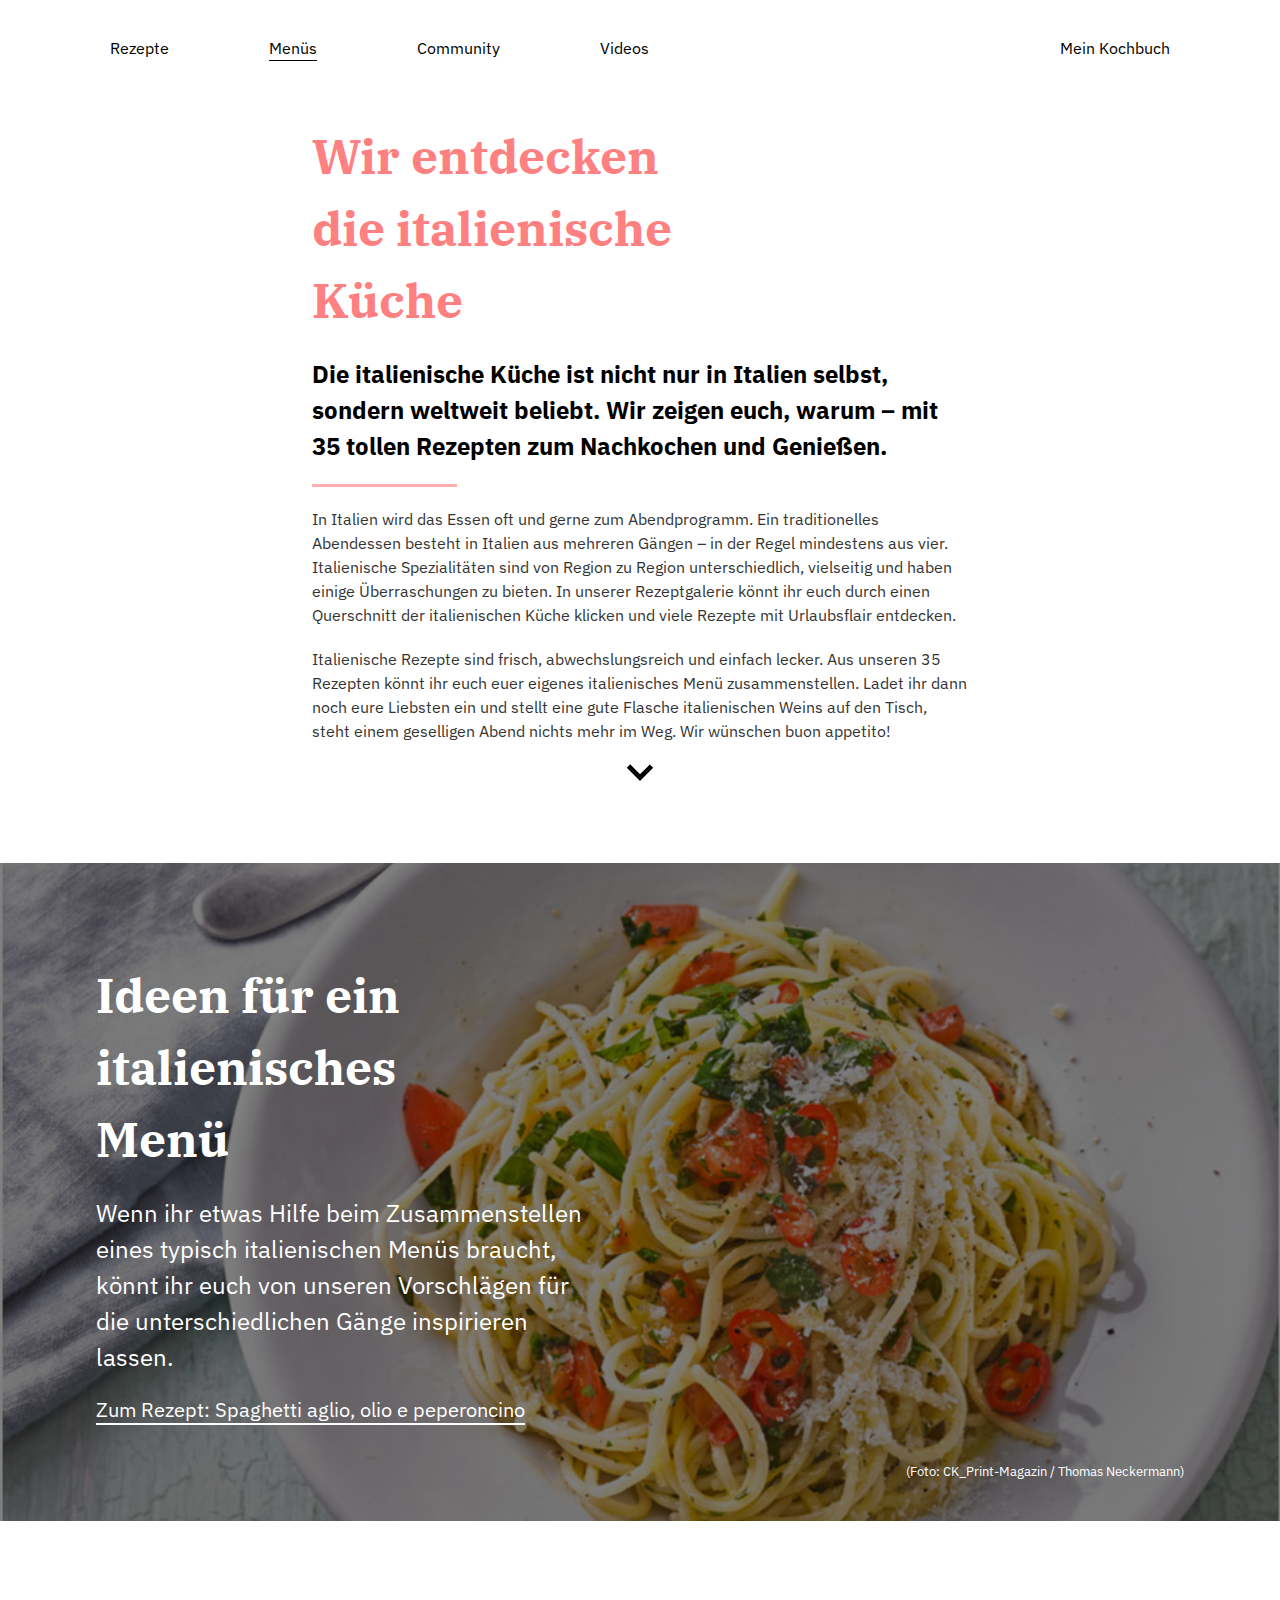
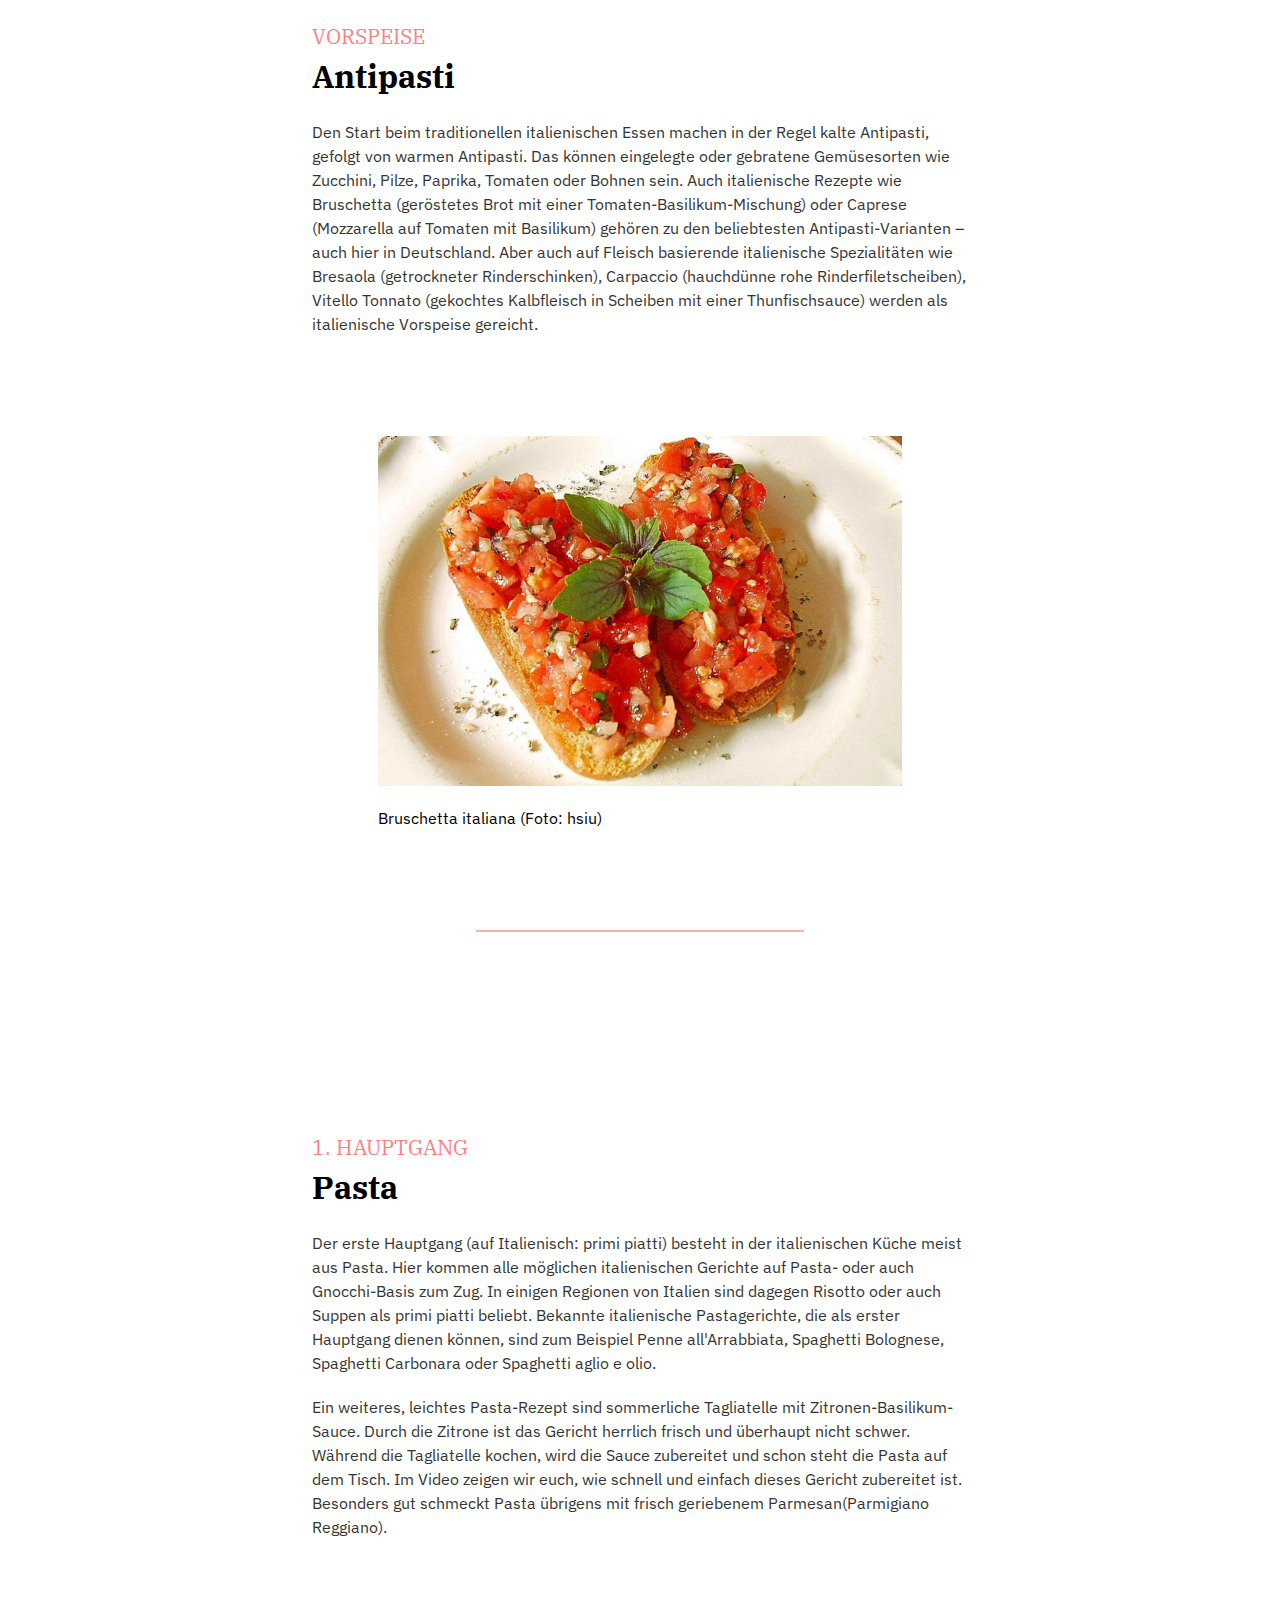
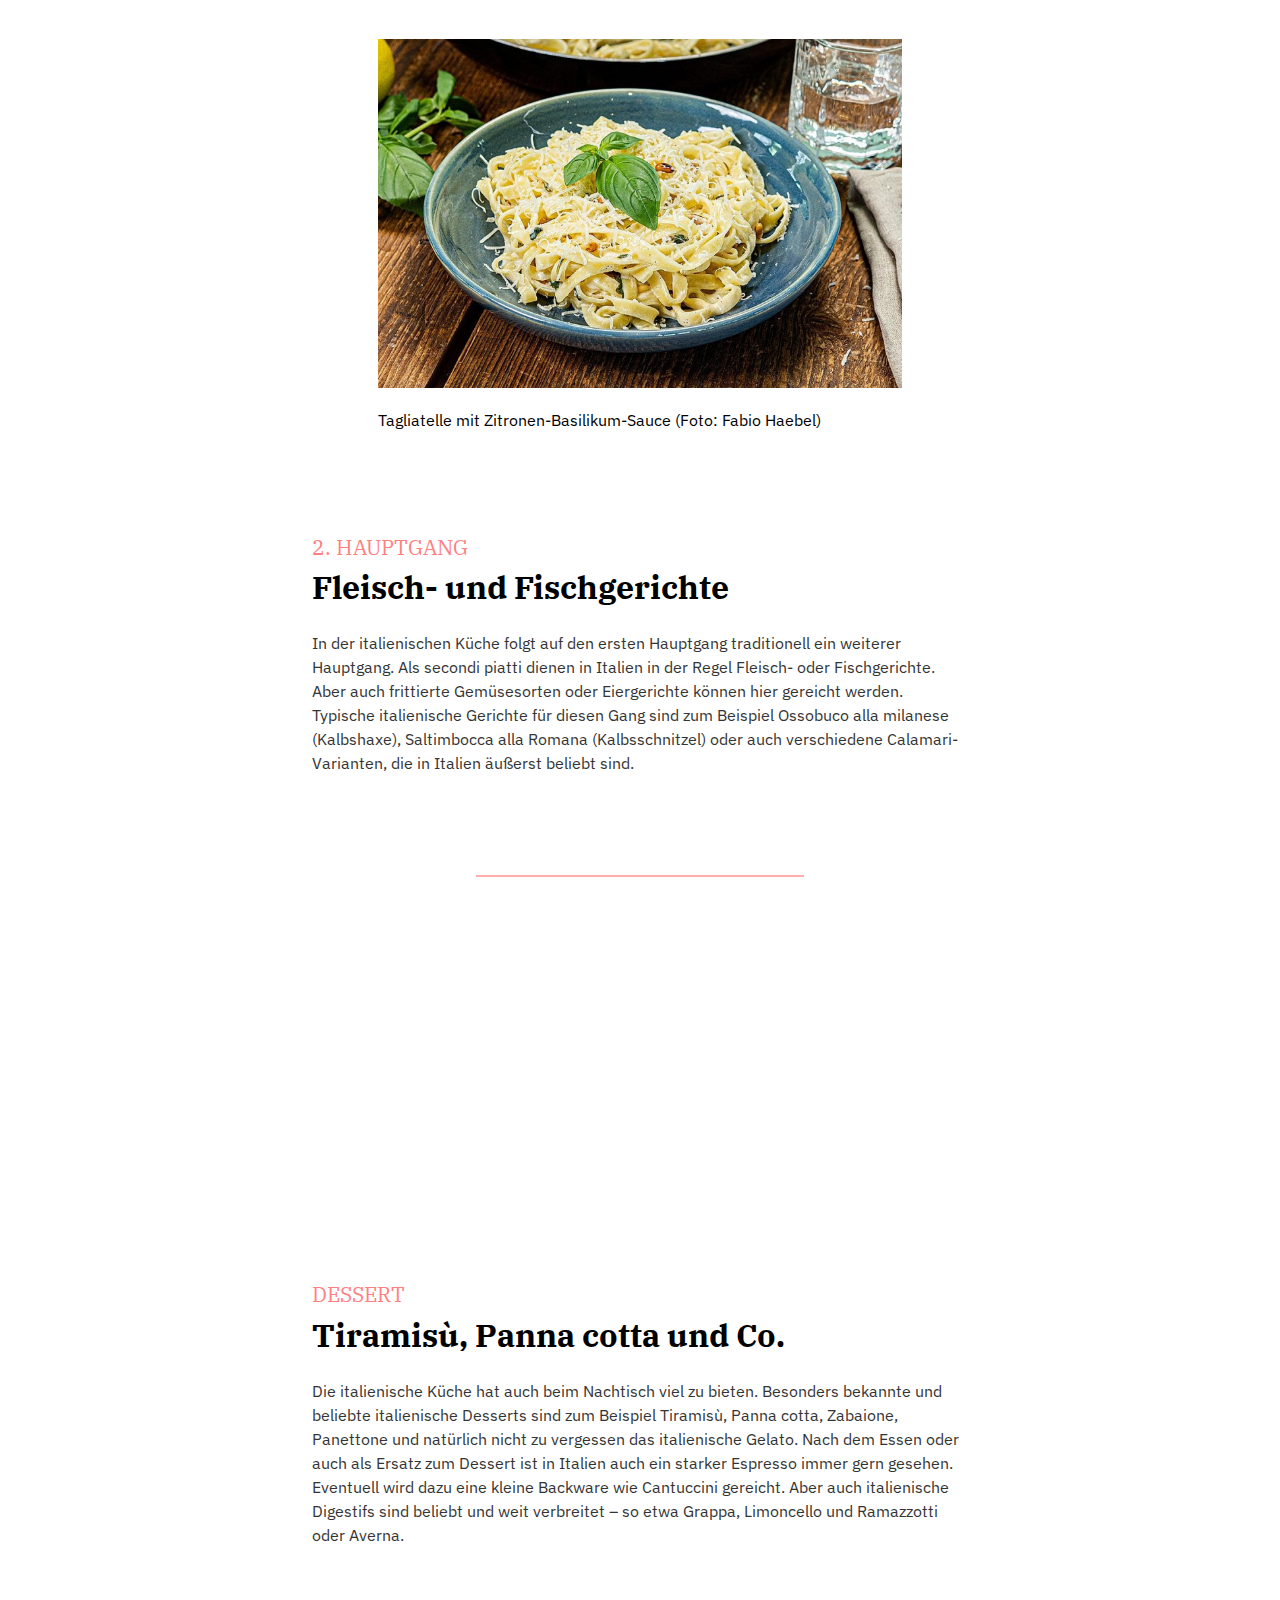
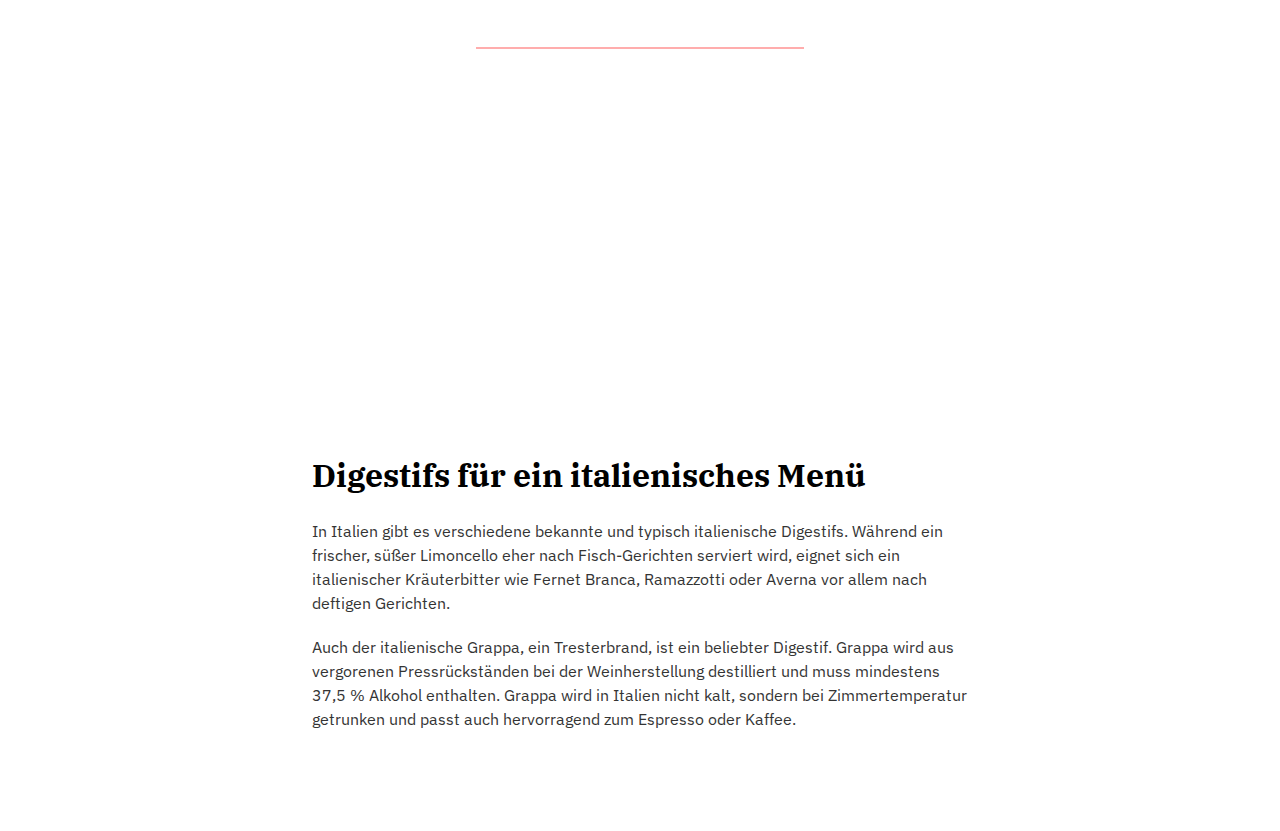
==== index.html @ e155d621 "Initialize quantity-selector" ====
<!DOCTYPE html>
<html lang="de">

<head>
  <meta charset="UTF-8">
  <meta http-equiv="X-UA-Compatible" content="IE=edge">
  <meta name="viewport" content="width=device-width, initial-scale=1.0">
  <title>Übersicht</title>

  <link rel="stylesheet" href="/styles/reset.css">
  <link rel="stylesheet" href="/styles/style.css">
  <link rel="stylesheet" href="/styles/index.css">
</head>

<body>

  <header>
    <nav class="navbar">
      <ul>
        <li><a href="/recipes/spaghetti-aglio-olio-e-peperoncino.html">Rezepte</a></li>
        <li><a href="/index.html">Menüs</a></li>
        <li><a href="#">Community</a></li>
        <li><a href="#">Videos</a></li>
        <li><a href="#">Mein Kochbuch</a></li>
      </ul>
    </nav>
  </header>

  <main>
    <article class="catcher">
      <h1>Wir entdecken die italienische Küche</h1>

      <h2 class="subheader">
        Die italienische Küche ist nicht nur in Italien selbst, sondern
        weltweit beliebt. Wir zeigen euch, warum – mit 35 tollen Rezepten zum
        Nachkochen und Genießen.
      </h2>

      <hr>

      <p>
        In Italien wird das Essen oft und gerne zum Abendprogramm. Ein
        traditionelles Abendessen besteht in Italien aus mehreren Gängen – in
        der Regel mindestens aus vier. Italienische Spezialitäten sind von
        Region zu Region unterschiedlich, vielseitig und haben einige
        Überraschungen zu bieten. In unserer Rezeptgalerie könnt ihr euch
        durch einen Querschnitt der italienischen Küche klicken und viele
        Rezepte mit Urlaubsflair entdecken.
      </p>

      <p>
        Italienische Rezepte sind frisch, abwechslungsreich und einfach
        lecker. Aus unseren 35 Rezepten könnt ihr euch euer eigenes
        italienisches Menü zusammenstellen. Ladet ihr dann noch eure Liebsten
        ein und stellt eine gute Flasche italienischen Weins auf den Tisch,
        steht einem geselligen Abend nichts mehr im Weg. Wir wünschen buon
        appetito!
      </p>

      <p>
        <svg xmlns="http://www.w3.org/2000/svg" viewBox="0 -960 960 960" width="48"><path d="M480-322 216-586l67-67 197 198 197-197 67 67-264 263Z"/></svg>
      </p>
    </article>

    <article class="hero">
      <figure>
        <img src="images/header.jpg" alt="Bild von Spaghetti">
        <figcaption>(Foto: CK_Print-Magazin / Thomas Neckermann)</figcaption>
      </figure>

      <h2>Ideen für ein italienisches Menü</h2>

      <p>
        Wenn ihr etwas Hilfe beim Zusammenstellen eines typisch italienischen
        Menüs braucht, könnt ihr euch von unseren Vorschlägen für die
        unterschiedlichen Gänge inspirieren lassen.
      </p>

      <a href="#">Zum Rezept: Spaghetti aglio, olio e peperoncino</a>

    </article>

    <article>
      <h2>Vorspeise</h2>
      <h3>Antipasti</h3>

      <p>
        Den Start beim traditionellen italienischen Essen machen in der Regel
        kalte Antipasti, gefolgt von warmen Antipasti. Das können eingelegte
        oder gebratene Gemüsesorten wie Zucchini, Pilze, Paprika, Tomaten oder
        Bohnen sein. Auch italienische Rezepte wie Bruschetta (geröstetes Brot
        mit einer Tomaten-Basilikum-Mischung) oder Caprese (Mozzarella auf
        Tomaten mit Basilikum) gehören zu den beliebtesten Antipasti-Varianten
        – auch hier in Deutschland. Aber auch auf Fleisch basierende
        italienische Spezialitäten wie Bresaola (getrockneter Rinderschinken),
        Carpaccio (hauchdünne rohe Rinderfiletscheiben), Vitello Tonnato
        (gekochtes Kalbfleisch in Scheiben mit einer Thunfischsauce) werden
        als italienische Vorspeise gereicht.
      </p>

      <figure>
        <img src="/images/bruschetta-italiana.jpg" alt="Bild von Bruschetta Italiana">
        <figcaption>Bruschetta italiana (Foto: hsiu)</figcaption>
      </figure>

      <hr>
    </article>

    <article>
      <h2>1. Hauptgang</h2>
      <h3>Pasta</h3>

      <p>
        Der erste Hauptgang (auf Italienisch: primi piatti) besteht in der
        italienischen Küche meist aus Pasta. Hier kommen alle möglichen
        italienischen Gerichte auf Pasta- oder auch Gnocchi-Basis zum Zug. In
        einigen Regionen von Italien sind dagegen Risotto oder auch Suppen als
        primi piatti beliebt. Bekannte italienische Pastagerichte, die als
        erster Hauptgang dienen können, sind zum Beispiel Penne
        all'Arrabbiata, Spaghetti Bolognese, Spaghetti Carbonara oder
        Spaghetti aglio e olio.
      </p>

      <p>
        Ein weiteres, leichtes Pasta-Rezept sind sommerliche Tagliatelle mit
        Zitronen-Basilikum-Sauce. Durch die Zitrone ist das Gericht herrlich
        frisch und überhaupt nicht schwer. Während die Tagliatelle kochen,
        wird die Sauce zubereitet und schon steht die Pasta auf dem Tisch. Im
        Video zeigen wir euch, wie schnell und einfach dieses Gericht
        zubereitet ist. Besonders gut schmeckt Pasta übrigens mit frisch
        geriebenem Parmesan(Parmigiano Reggiano).
      </p>

      <figure>
        <img src="images/tagliatelle-mit-zitronen-basilikum-sauce.jpg" alt="Bild von Tagliatelle">
        <figcaption>Tagliatelle mit Zitronen-Basilikum-Sauce (Foto: Fabio Haebel)</figcaption>
      </figure>
    </article>

    <article>
      <h2>2. Hauptgang</h2>
      <h3>Fleisch- und Fischgerichte</h3>

      <p>
        In der italienischen Küche folgt auf den ersten Hauptgang traditionell
        ein weiterer Hauptgang. Als secondi piatti dienen in Italien in der
        Regel Fleisch- oder Fischgerichte. Aber auch frittierte Gemüsesorten
        oder Eiergerichte können hier gereicht werden. Typische italienische
        Gerichte für diesen Gang sind zum Beispiel Ossobuco alla milanese
        (Kalbshaxe), Saltimbocca alla Romana (Kalbsschnitzel) oder auch
        verschiedene Calamari-Varianten, die in Italien äußerst beliebt sind.
      </p>

      <hr>
    </article>

    <hr>

    <article>
      <h2>Dessert</h2>
      <h3>Tiramisù, Panna cotta und Co.</h3>

      <p>
        Die italienische Küche hat auch beim Nachtisch viel zu bieten.
        Besonders bekannte und beliebte italienische Desserts sind zum
        Beispiel Tiramisù, Panna cotta, Zabaione, Panettone und natürlich
        nicht zu vergessen das italienische Gelato. Nach dem Essen oder auch
        als Ersatz zum Dessert ist in Italien auch ein starker Espresso immer
        gern gesehen. Eventuell wird dazu eine kleine Backware wie Cantuccini
        gereicht. Aber auch italienische Digestifs sind beliebt und weit
        verbreitet – so etwa Grappa, Limoncello und Ramazzotti oder Averna.
      </p>

      <hr>
    </article>

    <hr>

    <article>
      <h3>Digestifs für ein italienisches Menü</h3>

      <p>
        In Italien gibt es verschiedene bekannte und typisch italienische
        Digestifs. Während ein frischer, süßer Limoncello eher nach
        Fisch-Gerichten serviert wird, eignet sich ein italienischer
        Kräuterbitter wie Fernet Branca, Ramazzotti oder Averna vor allem nach
        deftigen Gerichten.
      </p>

      <p>
        Auch der italienische Grappa, ein Tresterbrand, ist ein beliebter
        Digestif. Grappa wird aus vergorenen Pressrückständen bei der
        Weinherstellung destilliert und muss mindestens 37,5 % Alkohol
        enthalten. Grappa wird in Italien nicht kalt, sondern bei
        Zimmertemperatur getrunken und passt auch hervorragend zum Espresso
        oder Kaffee.
      </p>
    </article>
  </main>
</body>

</html>
---- styles/style.css ----
@import url("https://fonts.googleapis.com/css2?family=IBM+Plex+Sans:wght@400;700&display=swap");
@import url("https://fonts.googleapis.com/css2?family=IBM+Plex+Serif:wght@400;500;700&display=swap");

:root {
    /* Colors */
    --primary: #000;
    --primary-lighter: #343434;
    --secondary: #fff;
    --accent: #ff8080;
    --accent-lighter: #ffadad;
    --accent-lightest: #fdd0d0;

    /* Font Family */
    --font-family-sans: "IBM Plex Sans", sans-serif;
    --font-family-serif: "IBM Plex Serif", serif;

    /* Spacing */
    --spacing-padding: 110px;
    --spacing-margin-large: 100px;
    --spacing-margin-medium: 20px;

    /* Font Sizes */
    --font-size-base: 16px;
    --font-size-heading1: 3rem;
    --font-size-heading2: 1.5rem;
    --font-size-paragraph: 1rem;

    /* Font Weights */
    --font-weight-normal: 400;
    --font-weight-bold: 700;

    /* Header */
    --header-margin-top: var(--spacing-margin-large);
    --header-margin-bottom: var(--spacing-margin-medium);

    /* Figure */
    --figure-margin-top: var(--spacing-margin-large);

    /* Article */
    --article-margin-bottom: var(--spacing-margin-large);
}

html,
body {
    padding: 0 var(--spacing-padding);
    font-family: var(--font-family-sans);
    font-size: var(--font-size-base);
}

nav a {
    color: var(--primary);
}

header {
    margin: var(--header-margin-top) 0 var(--header-margin-bottom);
}

h1 {
    max-width: 60%;
    color: var(--accent);
    font-family: var(--font-family-serif);
    font-size: var(--font-size-heading1);
    font-weight: var(--font-weight-bold);
}

h2 {
    font-size: var(--font-size-heading2);
    font-weight: var(--font-weight-bold);
}

hr {
    border: none;
    border-top: 2px solid #d9d9d9;
    margin: var(--spacing-margin-large) 0;
}

p {
    margin: var(--spacing-margin-medium) 0 0;
    color: var(--primary-lighter);
    font-size: var(--font-size-paragraph);
    font-weight: var(--font-weight-normal);
    line-height: 1.5;
}

figure {
    margin: var(--figure-margin-top) 0 0;
}

img {
    width: 795px;
}

figcaption {
    margin: var(--spacing-margin-medium) 0 0;
}

article {
    margin: 0 0 var(--article-margin-bottom);
}

article a {
    display: inline-block;
    margin: var(--spacing-margin-medium) 0 0;
    color: var(--primary);
    text-decoration: none;
}

ol {
    padding: 0 0 0 var(--spacing-margin-medium);
}

.navbar {
    position: fixed;
    z-index: 1;
    top: 0;
    left: 0;
    width: 100%;
    padding: var(--spacing-margin-medium) var(--spacing-padding);
    background: var(--secondary);
}

.navbar ul {
    display: flex;
    width: 100%;
    justify-content: space-between;
    padding: 0;
    list-style: none;
}

.navbar li a {
    text-decoration: none;
}

li:not(:last-child) {
    margin-right: var(--spacing-margin-large);
}

.navbar li:last-child {
    margin-right: 0;
    margin-left: auto;
}
---- styles/index.css ----
main {
    display: flex;
    flex-direction: column;
    align-items: center;
}

/* second part */
.hero {
    position: relative;
    display: flex;
    overflow: hidden;
    width: 100vw;
    height: auto;
    flex-direction: column;
    justify-content: center;
    padding: 6rem;
    color: var(--secondary);
}

.hero figure {
    position: absolute;
    left: 0;
    display: inline-block;
    width: 100%;
    height: 80%;
    pointer-events: none;
}

.hero figure img {
    position: absolute;
    z-index: -1;
    top: 50%;
    left: 50%;
    width: 100%;
    filter: brightness(0.5);
    transform: translate(-50%, -50%) scaleX(-1);
}

.hero figure figcaption {
    position: absolute;
    right: 6rem;
    bottom: 1.5rem;
    font-size: 0.8rem;
}

.hero h2 {
    width: 40%;
    font-family: var(--font-family-serif);
    font-size: 3rem;
    font-weight: var(--font-weight-bold);
}

.hero p {
    width: 45%;
    color: var(--secondary);
    font-size: 1.5rem;
}

.hero a {
    color: var(--secondary);
    font-size: 1.25rem;
    text-decoration: underline;
    text-underline-offset: 0.4rem;
}

/* first part */
.subheader {
    font-size: 1.5rem;
    font-weight: var(--font-weight-bold);
}

.catcher {
    width: 78%;
}

.catcher * {
    margin: var(--spacing-margin-medium) 0 0;
}

.catcher p:last-child {
    display: flex;
    width: 100%;
    align-items: center;
}

.catcher p:last-child svg {
    position: absolute;
    left: 50%;
    transform: translateX(-50%);
}

.catcher hr {
    width: 22%;
    border-top: 3px solid var(--accent-lighter);
}

/* other parts */
article:not([class]) {
    width: 78%;
    height: fit-content;
}

article:not([class]) h2 {
    color: var(--accent);
    font-family: var(--font-family-serif);
    font-size: 1.3rem;
    font-weight: var(--font-weight-normal);
    text-transform: uppercase;
}

article:not([class]) h3 {
    font-family: var(--font-family-serif);
    font-size: 2rem;
    font-weight: var(--font-weight-bold);
}

article:not([class]) figure {
    width: 80%;
    margin-left: 10%;
}

article:not([class]) hr {
    width: 50%;
    border-top: 2px solid var(--accent-lighter);
    margin-left: 25%;
}

/* navbar link highlight */
.navbar li:nth-child(2) a {
    text-decoration: underline;
    text-underline-offset: 0.4rem;
}
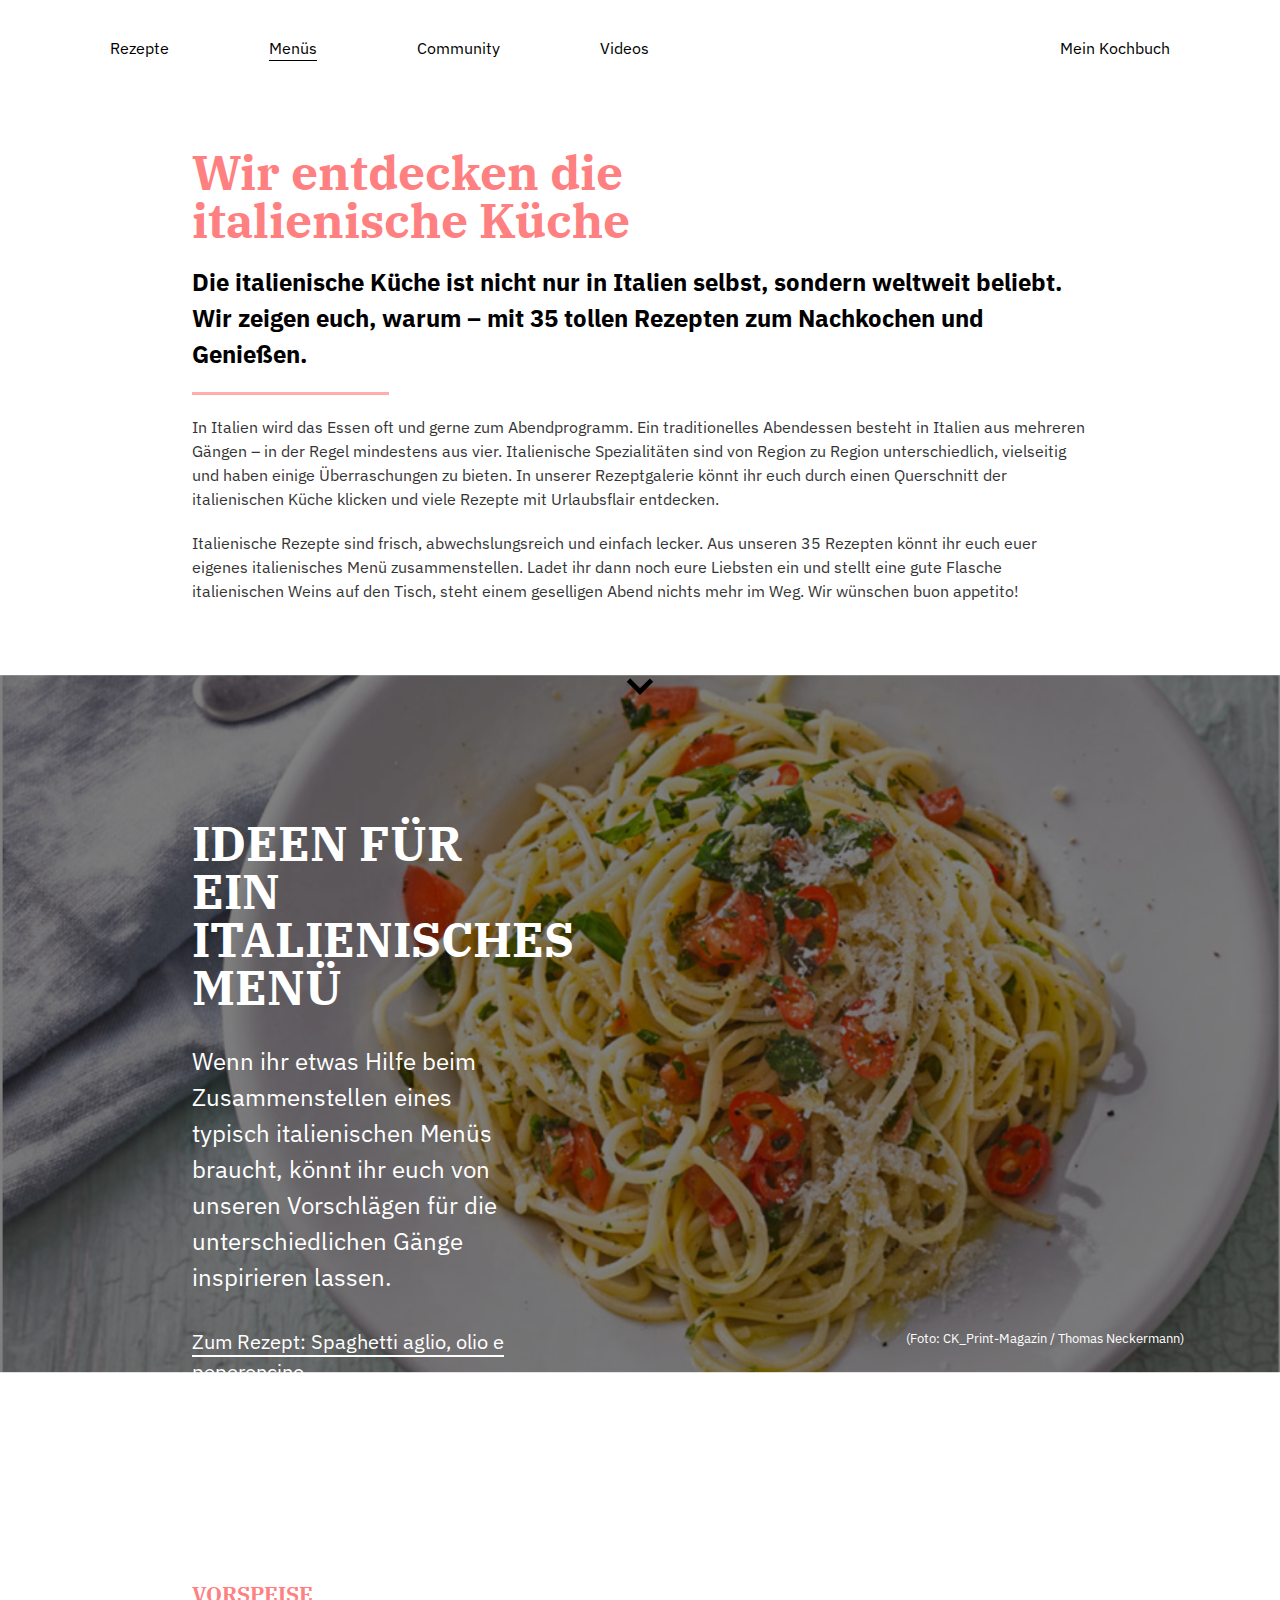
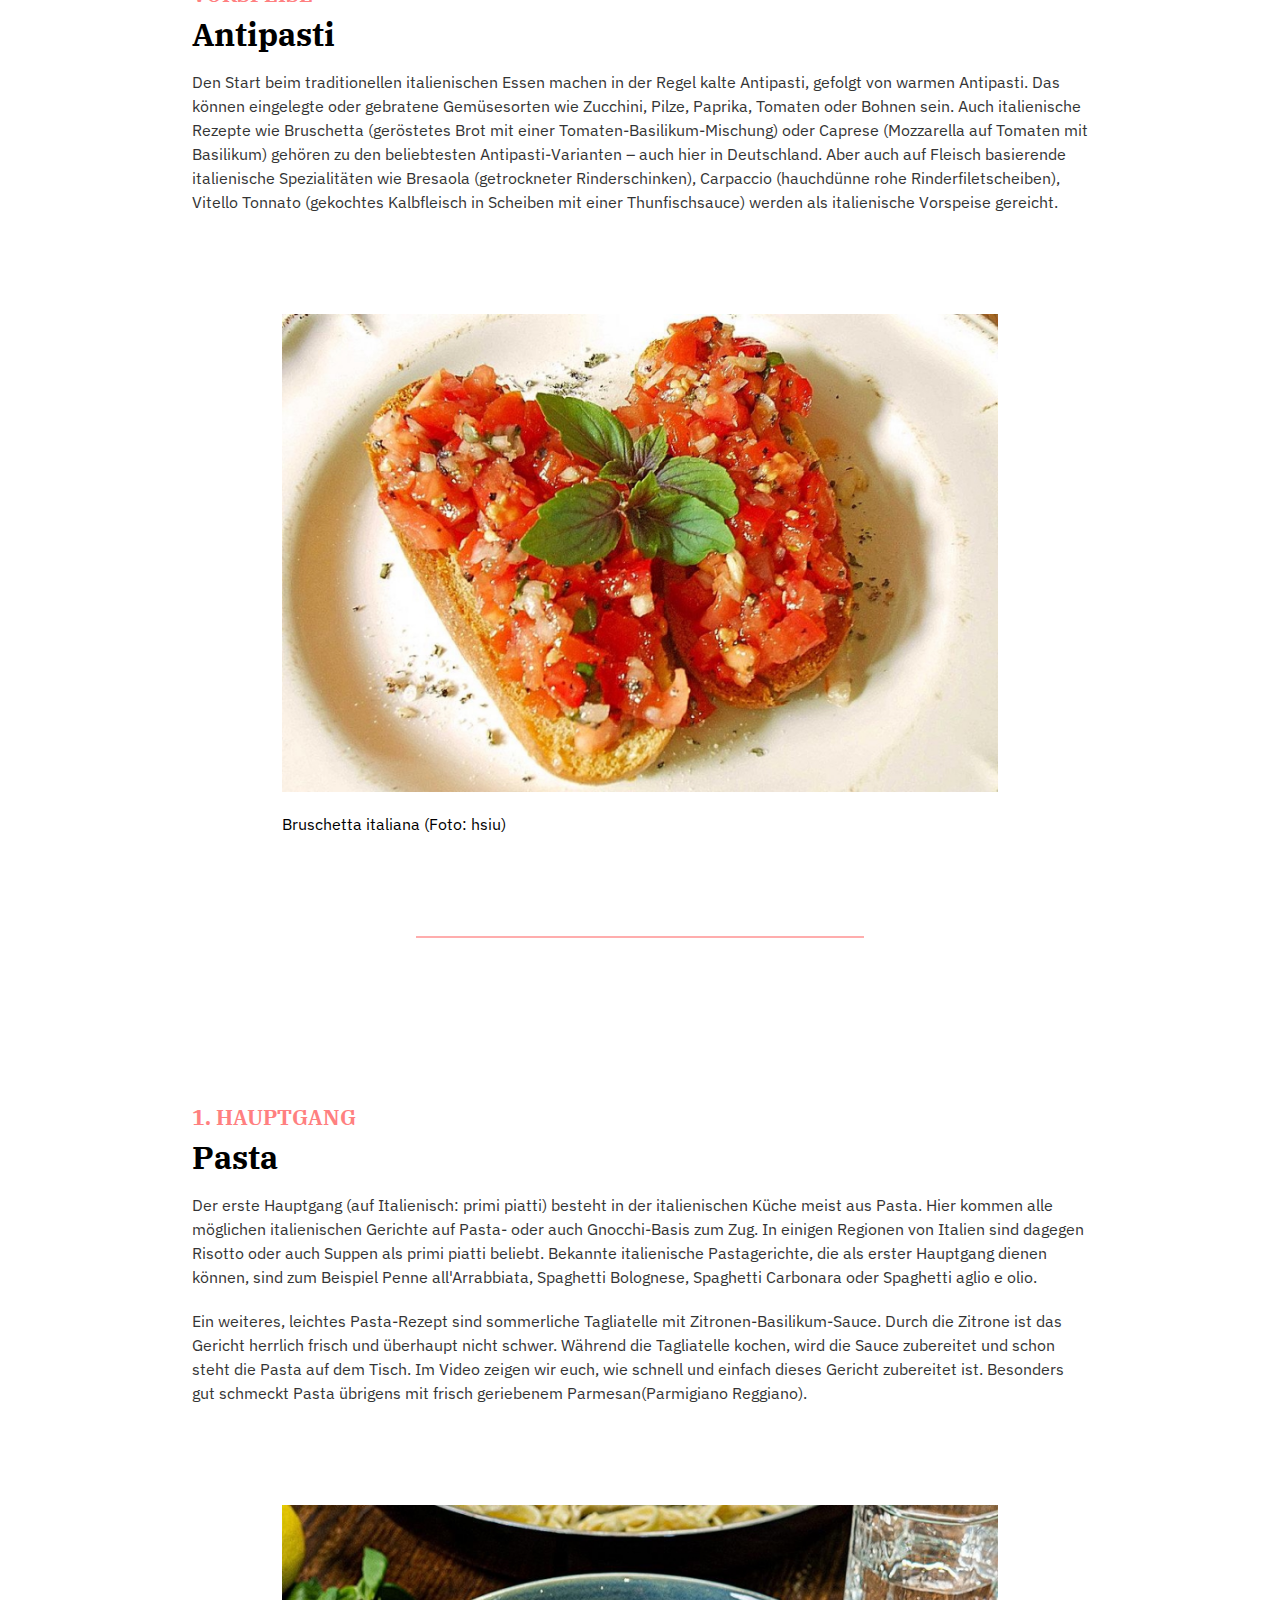
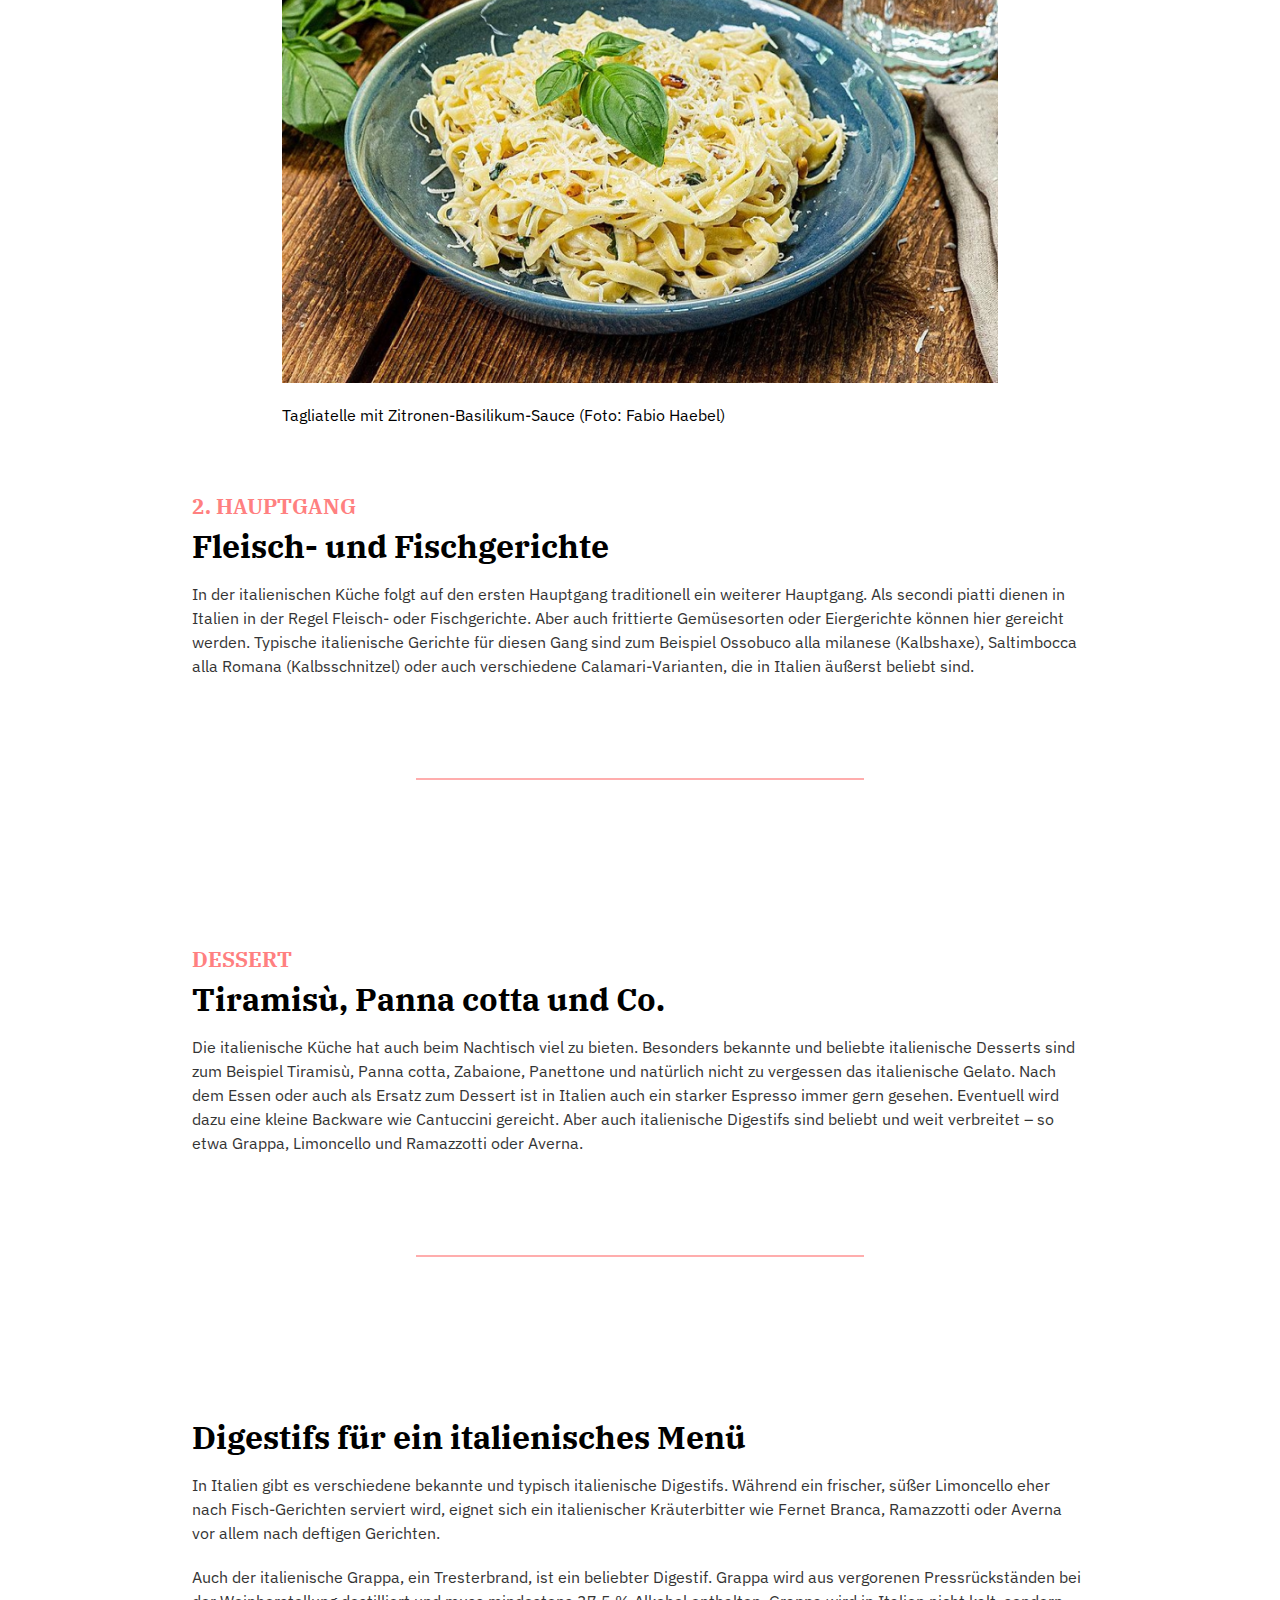
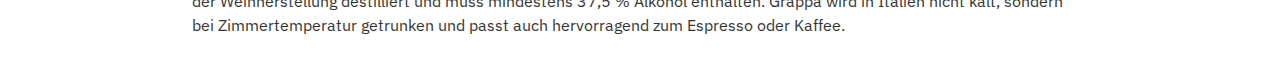
==== commit 76f27065: "Initialize cn-layout-finetuning" ====
--- a/index.html
+++ b/index.html
@@ -8,17 +8,19 @@
   <title>Übersicht</title>
 
   <link rel="stylesheet" href="/styles/reset.css">
-  <link rel="stylesheet" href="/styles/style.css">
+  <link rel="stylesheet" href="/styles/variables.css">
+  <link rel="stylesheet" href="/styles/base.css">
+  <link rel="stylesheet" href="/styles/components.css">
   <link rel="stylesheet" href="/styles/index.css">
 </head>
 
 <body>
 
-  <header>
-    <nav class="navbar">
+  <header class="navbar">
+    <nav>
       <ul>
         <li><a href="/recipes/spaghetti-aglio-olio-e-peperoncino.html">Rezepte</a></li>
-        <li><a href="/index.html">Menüs</a></li>
+        <li><a class="is-active" href="/index.html">Menüs</a></li>
         <li><a href="#">Community</a></li>
         <li><a href="#">Videos</a></li>
         <li><a href="#">Mein Kochbuch</a></li>
@@ -58,29 +60,33 @@
       </p>
 
       <p>
-        <svg xmlns="http://www.w3.org/2000/svg" viewBox="0 -960 960 960" width="48"><path d="M480-322 216-586l67-67 197 198 197-197 67 67-264 263Z"/></svg>
+        <a href="#antipasti">
+        <svg xmlns="http://www.w3.org/2000/svg" viewBox="0 -960 960 960" width="48">
+          <path d="M480-322 216-586l67-67 197 198 197-197 67 67-264 263Z" />
+        </svg>
+        </a>
       </p>
     </article>
 
-    <article class="hero">
+    <section class="hero">
       <figure>
         <img src="images/header.jpg" alt="Bild von Spaghetti">
         <figcaption>(Foto: CK_Print-Magazin / Thomas Neckermann)</figcaption>
       </figure>
 
-      <h2>Ideen für ein italienisches Menü</h2>
-
-      <p>
-        Wenn ihr etwas Hilfe beim Zusammenstellen eines typisch italienischen
-        Menüs braucht, könnt ihr euch von unseren Vorschlägen für die
-        unterschiedlichen Gänge inspirieren lassen.
-      </p>
-
-      <a href="#">Zum Rezept: Spaghetti aglio, olio e peperoncino</a>
-
-    </article>
-
-    <article>
+      <div class="hero-content">
+        <h2>Ideen für ein italienisches Menü</h2>
+        <p>
+          Wenn ihr etwas Hilfe beim Zusammenstellen eines typisch italienischen
+          Menüs braucht, könnt ihr euch von unseren Vorschlägen für die
+          unterschiedlichen Gänge inspirieren lassen.
+          <a href="#">Zum Rezept: Spaghetti aglio, olio e peperoncino</a>
+        </p>
+      </div>
+
+    </section>
+
+    <section id="antipasti">
       <h2>Vorspeise</h2>
       <h3>Antipasti</h3>
 
@@ -104,9 +110,9 @@
       </figure>
 
       <hr>
-    </article>
-
-    <article>
+    </section>
+
+    <section>
       <h2>1. Hauptgang</h2>
       <h3>Pasta</h3>
 
@@ -135,9 +141,9 @@
         <img src="images/tagliatelle-mit-zitronen-basilikum-sauce.jpg" alt="Bild von Tagliatelle">
         <figcaption>Tagliatelle mit Zitronen-Basilikum-Sauce (Foto: Fabio Haebel)</figcaption>
       </figure>
-    </article>
-
-    <article>
+    </section>
+
+    <section>
       <h2>2. Hauptgang</h2>
       <h3>Fleisch- und Fischgerichte</h3>
 
@@ -152,11 +158,9 @@
       </p>
 
       <hr>
-    </article>
-
-    <hr>
-
-    <article>
+    </section>
+
+    <section>
       <h2>Dessert</h2>
       <h3>Tiramisù, Panna cotta und Co.</h3>
 
@@ -172,11 +176,9 @@
       </p>
 
       <hr>
-    </article>
-
-    <hr>
-
-    <article>
+    </section>
+
+    <section>
       <h3>Digestifs für ein italienisches Menü</h3>
 
       <p>
@@ -195,7 +197,7 @@
         Zimmertemperatur getrunken und passt auch hervorragend zum Espresso
         oder Kaffee.
       </p>
-    </article>
+    </section>
   </main>
 </body>
 
--- a/styles/variables.css
+++ b/styles/variables.css
@@ -0,0 +1,55 @@
+@import url("https://fonts.googleapis.com/css2?family=IBM+Plex+Sans:wght@400;700&display=swap");
+@import url("https://fonts.googleapis.com/css2?family=IBM+Plex+Serif:wght@400;500;700&display=swap");
+
+:root {
+    --base-size: 1rem;
+
+    /* Sizes */
+    --xs: calc(0.5 * var(--base-size));
+    --s: calc(1 * var(--base-size));
+    --m: calc(1.5 * var(--base-size));
+    --l: calc(2 * var(--base-size));
+    --xl: calc(3 * var(--base-size));
+    --xxl: calc(4 * var(--base-size));
+    --xxxl: calc(5 * var(--base-size));
+    --max-width-content: calc(60 * var(--s));
+
+    /* Colors */
+    --primary: #000;
+    --primary-lighter: #343434;
+    --secondary: #fff;
+    --accent: #ff8080;
+    --accent-lighter: #ffadad;
+    --accent-lightest: #fdd0d0;
+    --light: hsl(0deg 0% 80% / 100%);
+    --lighter: hsl(0deg 0% 90% / 100%);
+    --lightest: hsl(0deg 0% 100% / 100%);    
+
+    /* Font Family */
+    --font-family-sans: "IBM Plex Sans", sans-serif;
+    --font-family-serif: "IBM Plex Serif", serif;
+
+    /* Spacing */
+    --spacing-padding: 110px;
+    --spacing-margin-large: 100px;
+    --spacing-margin-medium: 20px;
+
+    /* Font Sizes */
+    --font-size-base: var(--s);
+    --font-size-heading1: var(--xl);
+    --font-size-heading2: var(--m);
+    --font-size-paragraph: var(--s);
+
+    /* Font Weights */
+    --font-weight-normal: 400;
+    --font-weight-bold: 700;
+
+    /* Figure */
+    --figure-margin-top: var(--spacing-margin-large);
+
+    /* Article */
+    --article-margin-bottom: var(--spacing-margin-large);
+
+    /* Misc */
+    --lh-heading: 100%;
+}
--- a/styles/base.css
+++ b/styles/base.css
@@ -0,0 +1,115 @@
+
+html,
+body {
+    font-family: var(--font-family-sans);
+    font-size: var(--font-size-base);
+}
+
+nav a {
+    color: var(--primary);
+}
+
+
+h1 {
+    max-width: var(--max-width-content);
+    color: var(--accent);
+    font-family: var(--font-family-serif);
+    font-size: var(--font-size-heading1);
+    font-weight: var(--font-weight-bold);
+    line-height: var(--lh-heading);
+    text-wrap: balance;
+}
+
+h2 {
+    margin-bottom: var(--l);
+    font-size: var(--font-size-heading2);
+    font-weight: var(--font-weight-bold);
+    line-height: var(--lh-normal);
+}
+
+h3{
+    line-height: var(--lh-heading);
+}
+
+h2 + h3{
+    margin-top: calc(var(--m) * -1);
+}
+
+hr {
+    border: none;
+    border-top: 2px solid #d9d9d9;
+    margin: var(--spacing-margin-large) 0;
+}
+
+p {
+    margin: var(--spacing-margin-medium) 0 0;
+    color: var(--primary-lighter);
+    font-size: var(--font-size-paragraph);
+    font-weight: var(--font-weight-normal);
+    line-height: 1.5;
+}
+
+figure {
+    margin: var(--figure-margin-top) 0 0;
+}
+
+img {
+    width: 100%;
+}
+
+figcaption {
+    margin: var(--spacing-margin-medium) 0 0;
+}
+
+ol {
+    padding: 0 0 0 var(--spacing-margin-medium);
+}
+
+main > article:not(.hero),
+main > div,
+main > section:not(.hero){
+    max-width: var(--max-width-content);
+    padding: var(--l);
+    margin: auto;
+}
+
+/* stylelint-disable-next-line no-descending-specificity */
+article {
+    margin: 0 0 var(--article-margin-bottom);
+}
+
+article a {
+    display: inline-block;
+    margin: var(--spacing-margin-medium) 0 0;
+    color: var(--primary);
+    text-decoration: none;
+}
+
+section h2,
+article:not([class]) h2
+ {
+    color: var(--accent);
+    font-family: var(--font-family-serif);
+    font-size: 1.3rem;
+    text-transform: uppercase;
+}
+
+article:not([class]) h3,
+section:not([class]) h3 {
+    font-family: var(--font-family-serif);
+    font-size: 2rem;
+    font-weight: var(--font-weight-bold);
+}
+
+article:not([class]) figure,
+section:not([class]) figure {
+    width: 80%;
+    margin-left: 10%;
+}
+
+article:not([class]) hr,
+section:not([class]) hr {
+    width: 50%;
+    border-top: 2px solid var(--accent-lighter);
+    margin-left: 25%;
+}--- a/styles/components.css
+++ b/styles/components.css
@@ -0,0 +1,412 @@
+/* Hero
+############################################################################ */
+
+.hero {
+    position: relative;
+    display: flex;
+    overflow: hidden;
+    width: 100vw;
+    flex-direction: column;
+    align-items: center;
+    justify-content: center;
+    color: var(--secondary);
+}
+
+.hero figure {
+    position: absolute;
+    margin: 0;
+    inset: 0;
+    pointer-events: none;
+}
+
+.hero figure img {
+    position: absolute;
+    z-index: -1;
+    top: 0;
+    right: 0;
+    bottom: 0;
+    width: 100%;
+    height: 100%;
+    filter: brightness(0.5);
+    object-fit: cover;
+    object-position: center center;
+
+}
+
+.hero figure figcaption {
+    position: absolute;
+    right: var(--xl);
+    bottom: var(--s);
+    font-size: smaller;
+}
+
+.hero h1 {
+    color: var(--lightest);
+}
+
+.hero h2 {
+    color: var(--lightest);
+    font-family: var(--font-family-serif);
+    font-size: var(--l);
+    font-weight: var(--font-weight-bold);
+    line-height: var(--lh-heading);
+}
+
+.hero p {
+    color: var(--secondary);
+    font-size: var(--m);
+}
+
+.hero a {
+    display: block;
+    margin-top: var(--l);
+    color: var(--secondary);
+    font-size: smaller;
+    text-decoration: underline;
+    text-underline-offset: 0.4rem;
+}
+
+.hero-content{
+    max-width: var(--max-width-content);
+    padding: var(--xl) var(--l) var(--xxl);
+    padding-right: calc(10vw * 1.5);
+}
+
+/* Subheader
+############################################################################ */
+
+.subheader {
+    font-size: 1.5rem;
+    font-weight: var(--font-weight-bold);
+}
+
+
+/* Catcher
+############################################################################ */
+
+.catcher {
+    max-width: var(--max-width-content);
+    padding: var(--l);
+}
+
+.catcher * {
+    margin: var(--spacing-margin-medium) 0 0;
+}
+
+.catcher h1{
+    max-width: 90%;
+}
+
+.catcher p:last-child {
+    display: flex;
+    width: 100%;
+    align-items: center;
+}
+
+.catcher p:last-child svg {
+    position: absolute;
+    left: 50%;
+    transform: translateX(-50%);
+}
+
+.catcher hr {
+    width: 22%;
+    border-top: 3px solid var(--accent-lighter);
+}
+
+
+/* Ingredients
+############################################################################ */
+
+.ingredients table {
+    width: 100%;
+    border: 1px solid var(--accent);
+    border-collapse: collapse;
+}
+
+.ingredients th,
+.ingredients td {
+    padding: 8px;
+    border-right: 1px solid var(--accent);
+    border-bottom: 1px solid var(--accent);
+    text-align: left;
+}
+
+.ingredients td {
+    padding-right: 6rem;
+}
+
+.ingredients td:last-child {
+    border-right: none;
+}
+
+/* Nutritional Values
+############################################################################ */
+
+.nutritional-values{
+    width: 100%;
+    text-align: center;
+}
+
+.nutritional-values dl {
+    margin: 20px 0 0;
+}
+
+.nutritional-values dt {
+    margin: 20px 0 0;
+    font-size: 1.2rem;
+}
+
+.nutritional-values dd {
+    color: var(--accent);
+    font-family: "IBM Plex Serif", serif;
+    font-size: 1.5rem;
+    font-weight: var(--font-weight-bold);
+}
+
+
+/* Navbar (Main Navigation)
+############################################################################ */
+
+.navbar {
+    position: sticky;
+    z-index: 1;
+    top: 0;
+    width: 100%;
+    padding: var(--spacing-margin-medium) var(--spacing-padding);
+    background: var(--secondary);
+}
+
+.navbar ul {
+    display: flex;
+    width: 100%;
+    justify-content: space-between;
+    padding: 0;
+    list-style: none;
+}
+
+.navbar ul li a {
+    text-decoration: none;
+}
+
+.navbar ul li:not(:last-child) {
+    margin-right: var(--spacing-margin-large);
+}
+
+.navbar ul li:last-child {
+    margin-right: 0;
+    margin-left: auto;
+}
+
+/* navbar link highlight */
+.navbar a.is-active {
+    text-decoration: underline;
+    text-underline-offset: 0.4rem;
+}
+
+/* Intern Nav (Page Navigation)
+############################################################################ */
+
+.intern-nav {
+    position: fixed;
+    z-index: 1;
+    right: 0;
+    margin-top: 0;
+    background-color: var(--accent-lightest);
+}
+
+.intern-nav ul {
+    padding: 1rem;
+    list-style: none;
+}
+
+/* stylelint-disable-next-line no-descending-specificity */
+.intern-nav ul li {
+    margin-right: 0;
+}
+
+.intern-nav ul li a {
+    text-decoration: none;
+}
+
+.intern-nav ul li a[data-state="active"] {
+    text-decoration: underline;
+    text-underline-offset: 0.2rem;}
+
+
+
+/* Quantiy Selector
+############################################################################ */
+
+.quantity-selector-head{
+    max-width: var(--max-width-content);
+    color: var(--darkest);
+    font-family: var(--font-family-sans-serif);
+}
+
+.quantity-selector-head .highlighted {
+    padding: 0.2rem 0.7rem;
+    border-radius: 1rem;
+    margin: 0 0.5rem;
+    background-color: var(--accent-lighter);
+    font-weight: var(--font-weight-bold);
+}
+
+
+/* Form
+############################################################################ */
+
+form {
+    display: flex;
+    width: fit-content;
+    flex-direction: column;
+}
+
+form input {
+    padding: var(--s) var(--m);
+    margin-bottom: var(--l);
+    
+}
+
+.form-container {
+    display: flex;
+    flex-direction: row;
+    gap: var(--m);
+}
+
+form button {
+    padding: var(--s) var(--xl);
+    border: none;
+    border-radius: 0;
+    background: #d9d9d9;
+    outline: none;
+}
+
+.form-container button:last-child{
+    background-color: var(--accent-lighter);
+}
+
+.form-container .input-container {
+    display: flex;
+    flex-direction: column;
+}
+
+textarea {
+    width: 100%;
+    height: 10rem;
+    padding: var(--s) var(--m);
+}
+
+label[for="data"] {
+    display: flex;
+    align-items: center;
+}
+
+form input[type="checkbox"] {
+    width: 2rem;
+    height: 2rem;
+    margin-top: 2rem;
+    margin-right: 2rem;
+}
+
+.invalid {
+    border: 2px solid red;
+}
+
+.invalid-label {
+    color: red;
+}
+
+
+/* Comments
+############################################################################ */
+
+.comments {
+    max-width: var(--max-width-content);
+    padding: var(--l);
+}
+
+.comments h3{
+    margin-top: var(--xl);
+    margin-bottom: var(--l);
+}
+
+/* stylelint-disable-next-line no-descending-specificity */
+.comment-user-info p {
+    margin: 0 0 0 1.5rem;
+}
+
+.comment p:last-child {
+    width: 100%;
+}
+
+/* stylelint-disable-next-line no-descending-specificity */
+.comment img {
+    width: 3rem;
+    height: 3rem;
+}
+
+.comment-user-info {
+    display: flex;
+    flex-direction: row;
+    align-items: center;
+    justify-content: space-between;
+}
+
+/* Steps
+############################################################################ */
+
+.steps{
+    padding: 0;
+    counter-reset: step-count;
+}
+
+/* stylelint-disable-next-line no-descending-specificity */
+.steps > li{
+    display: block;
+    padding-bottom: var(--xl);
+    counter-increment: step-count;
+}
+
+.steps > li.is-text-only{
+    display: flex;
+    justify-content: center;
+}
+
+.steps > li.is-text-only p{
+    max-width: calc(var(--max-content-width) * 0.5);
+}
+
+.steps > li figure{
+    display: flex;
+    width: auto;
+    align-items: center;
+    margin: 0;
+    gap: var(--m);
+}
+
+.steps > li figure > *{
+    flex-basis: 50%;
+    flex-grow: 1;
+}
+
+.steps .is-reversed{
+    flex-direction: row-reverse;
+}
+
+.steps .has-counter{
+    position: relative;
+    padding-top: 0;
+    margin-left: var(--xl);
+}
+
+.steps .has-counter::before {
+    position: absolute;
+    left: calc(var(--xl) * -1);
+    color: var(--accent);
+    content: counter(step-count);
+    font-size: var(--xl);
+    font-weight: bold;
+    line-height: var(--xl);
+}
+
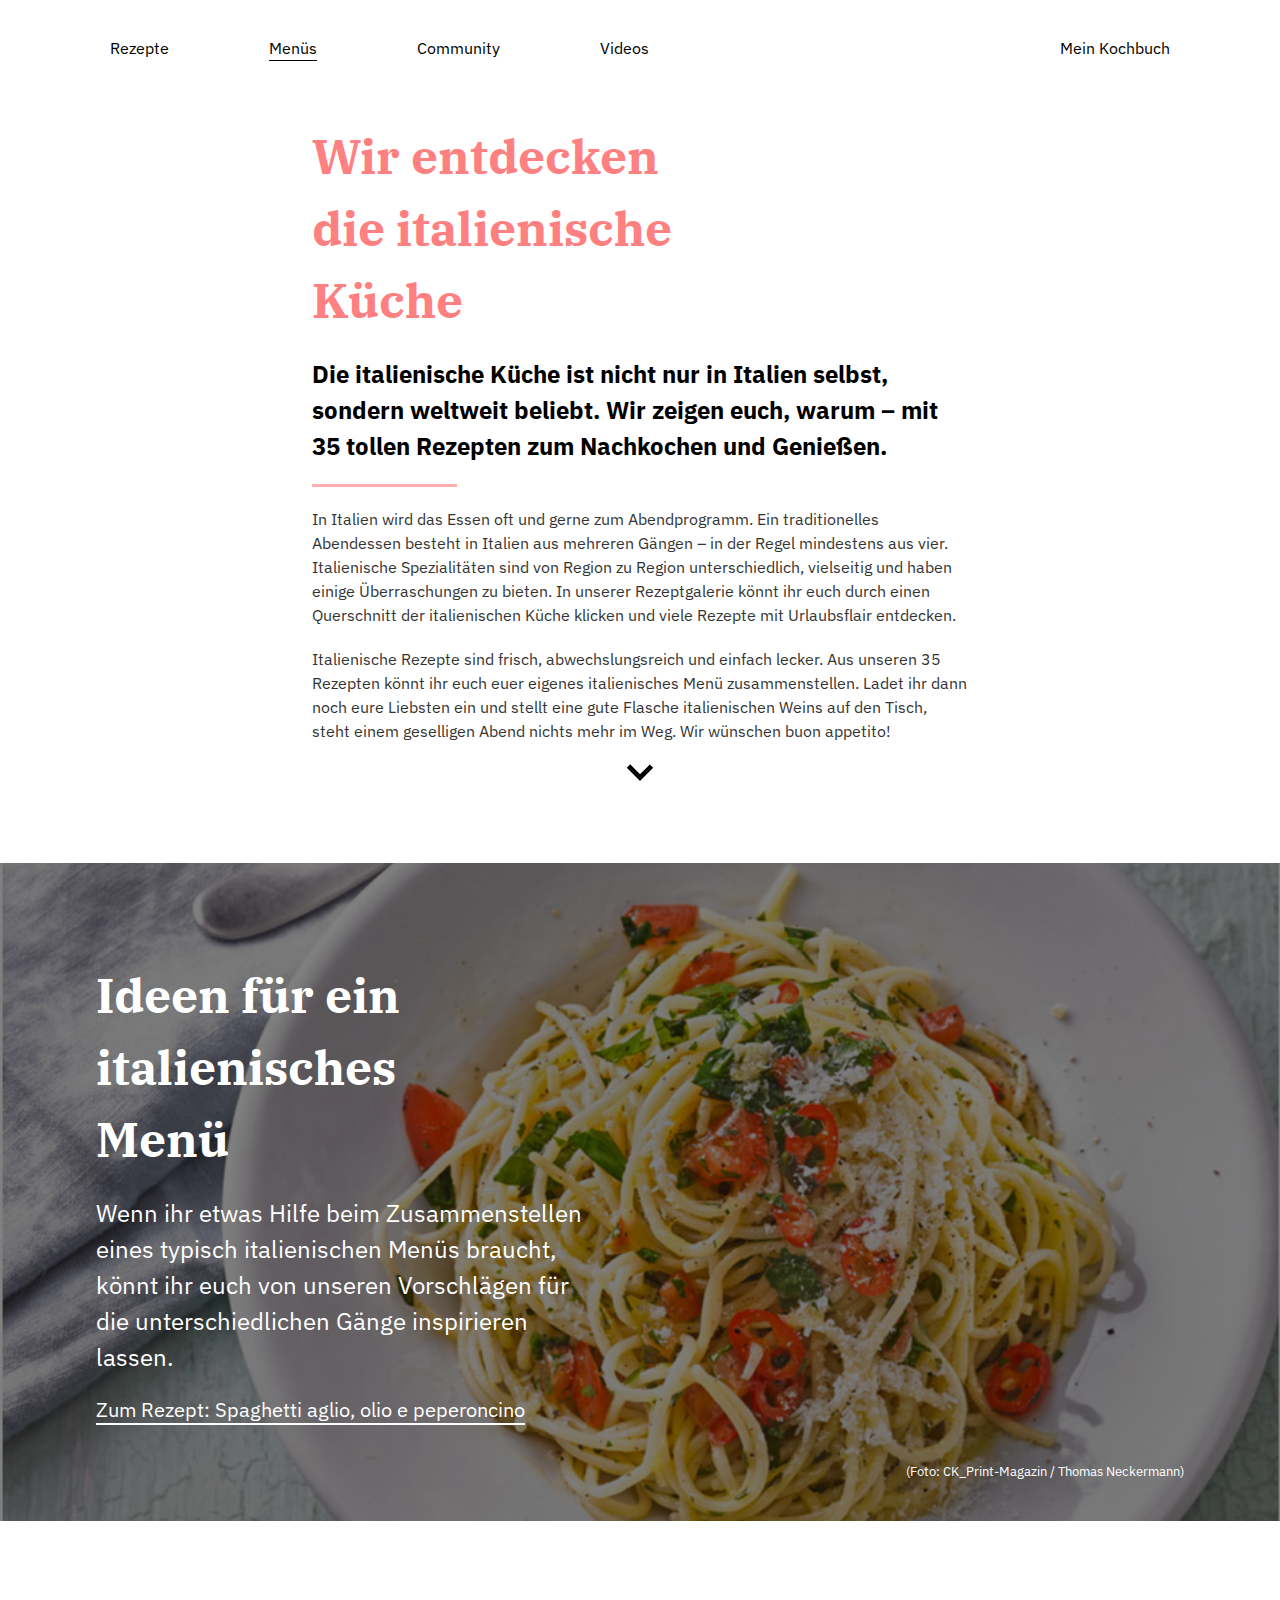
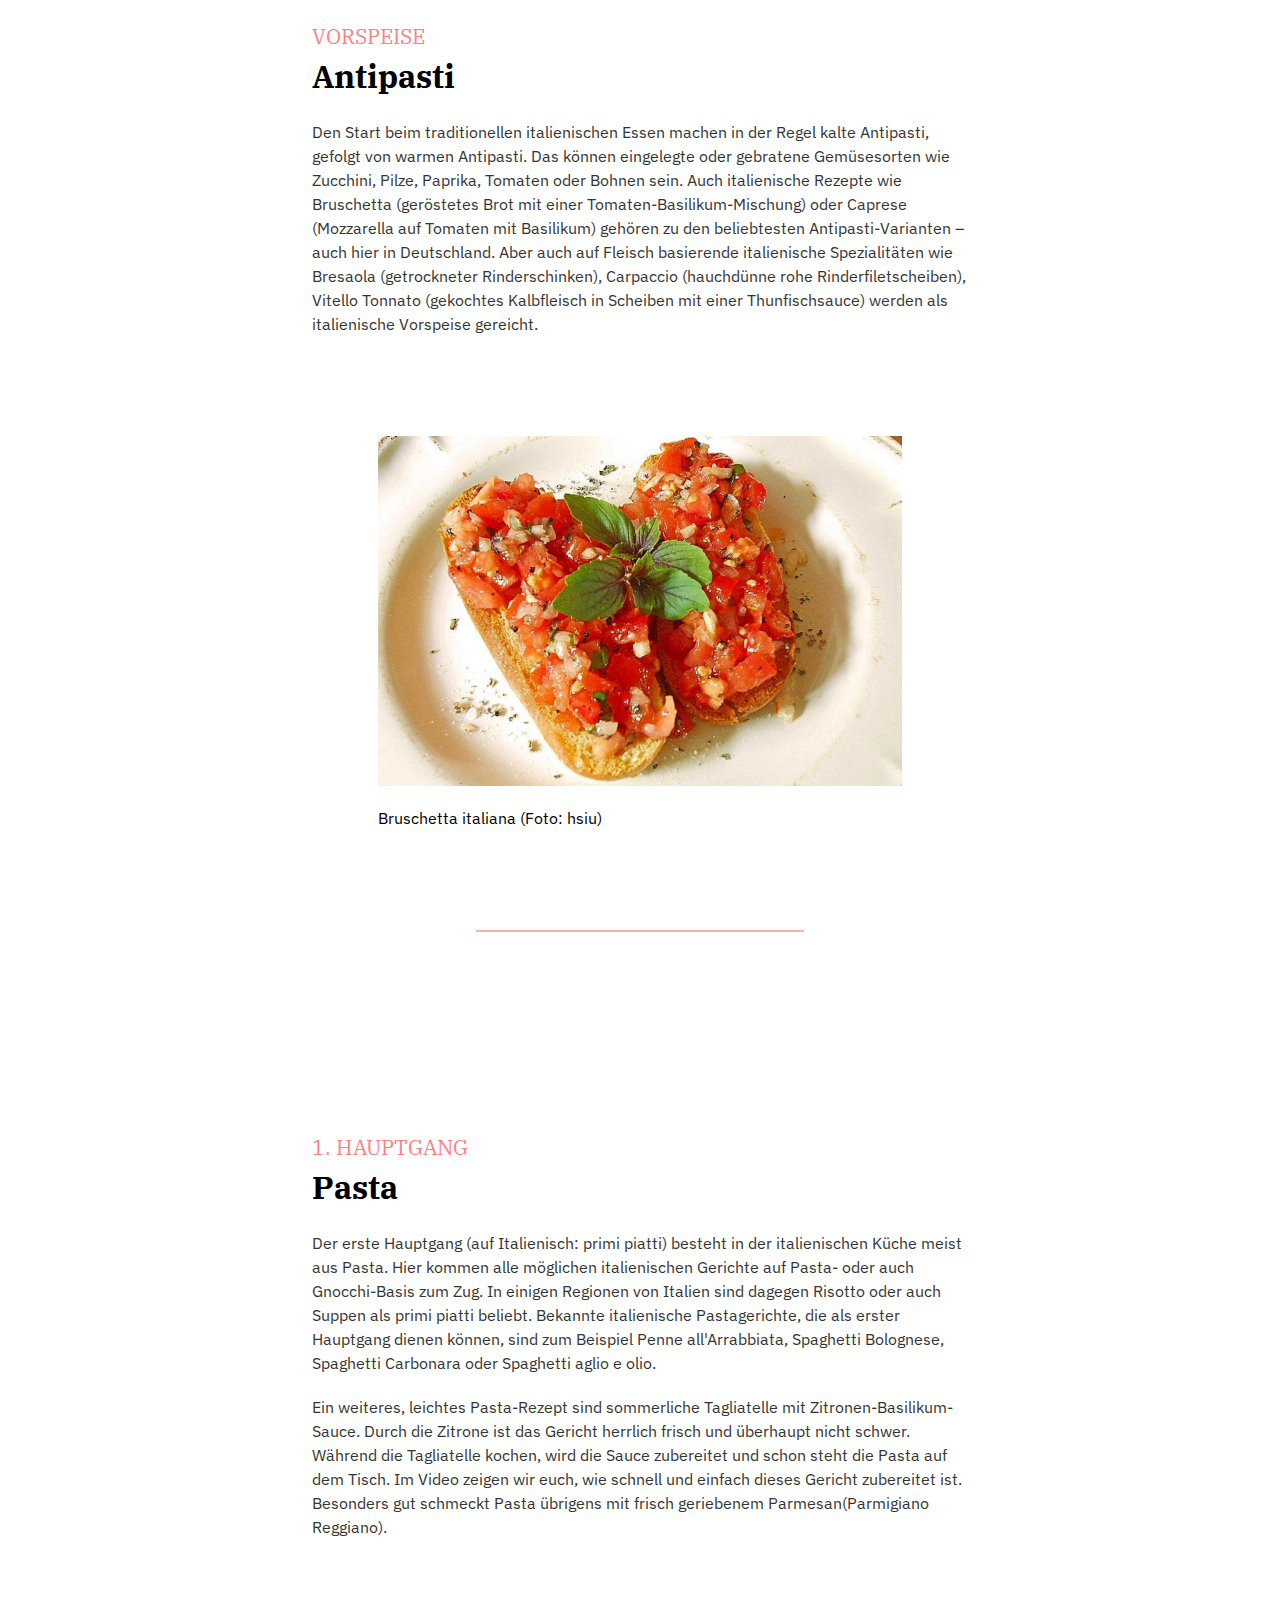
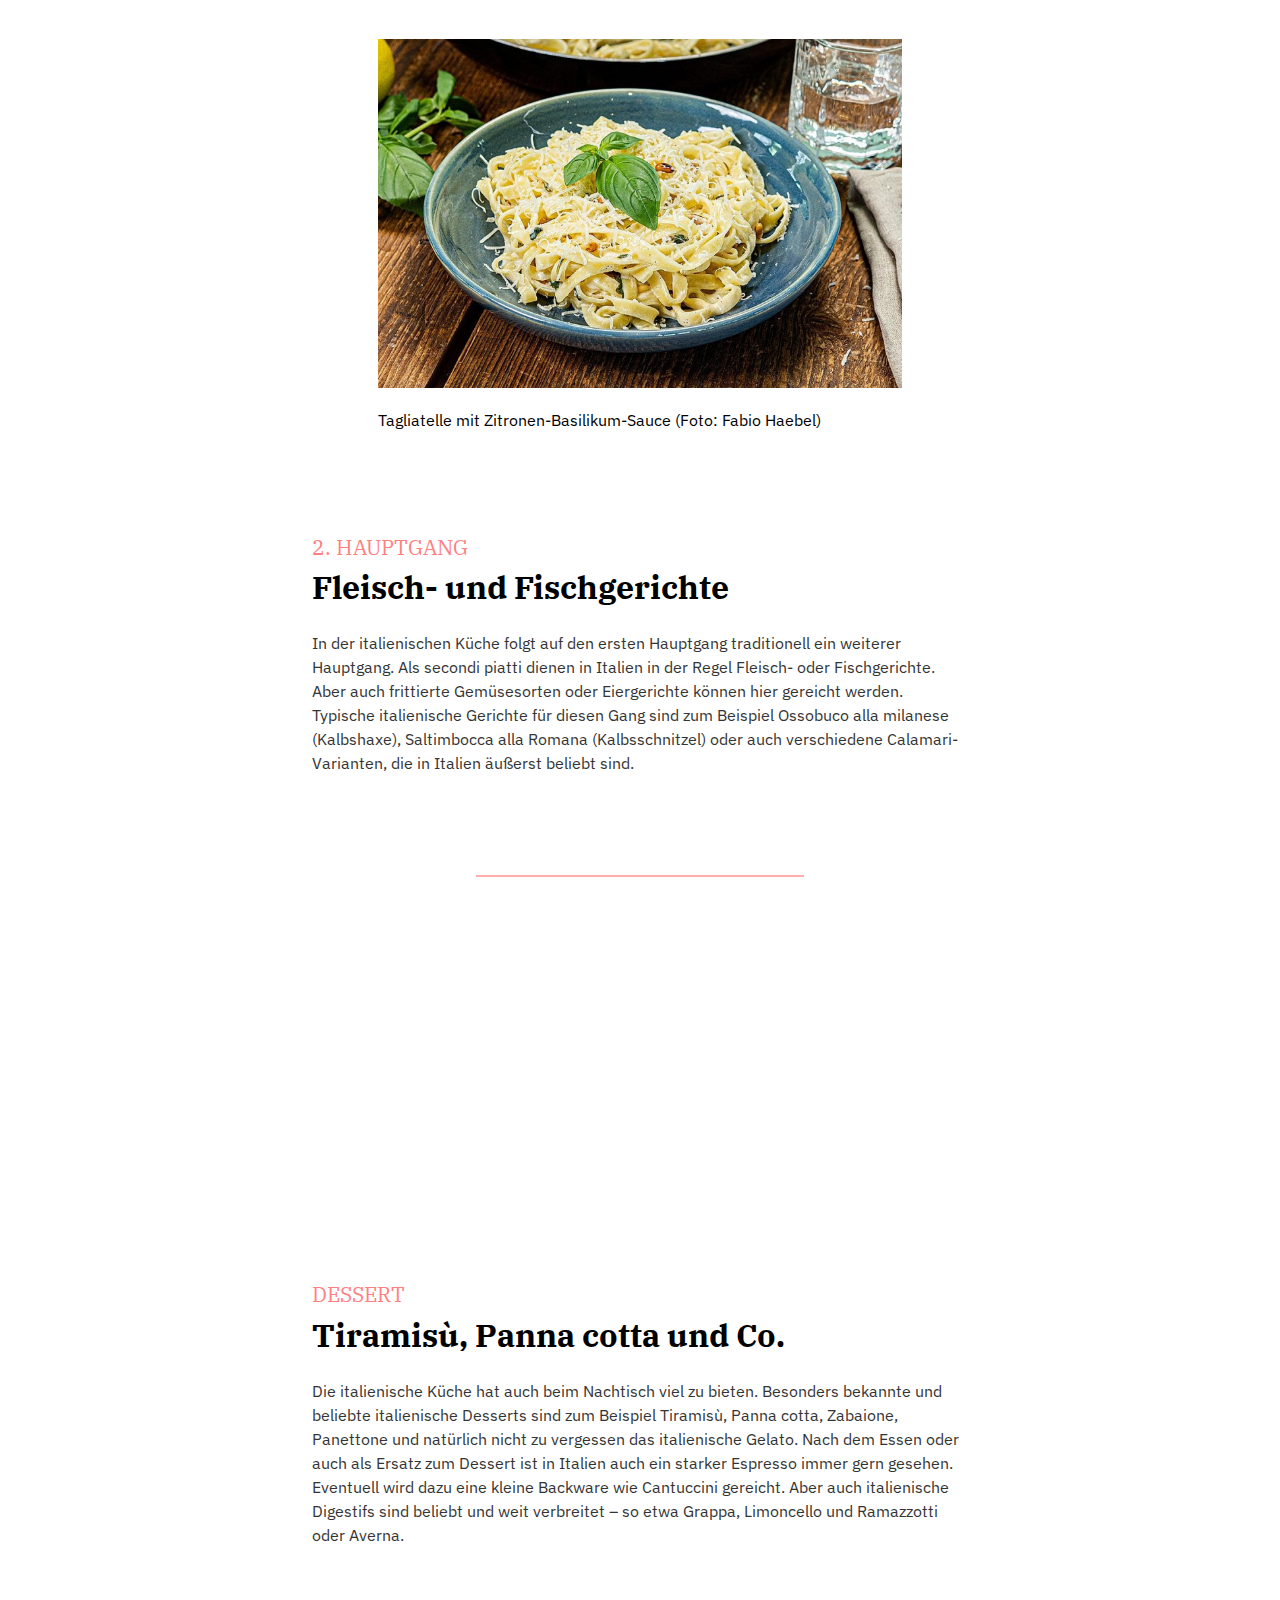
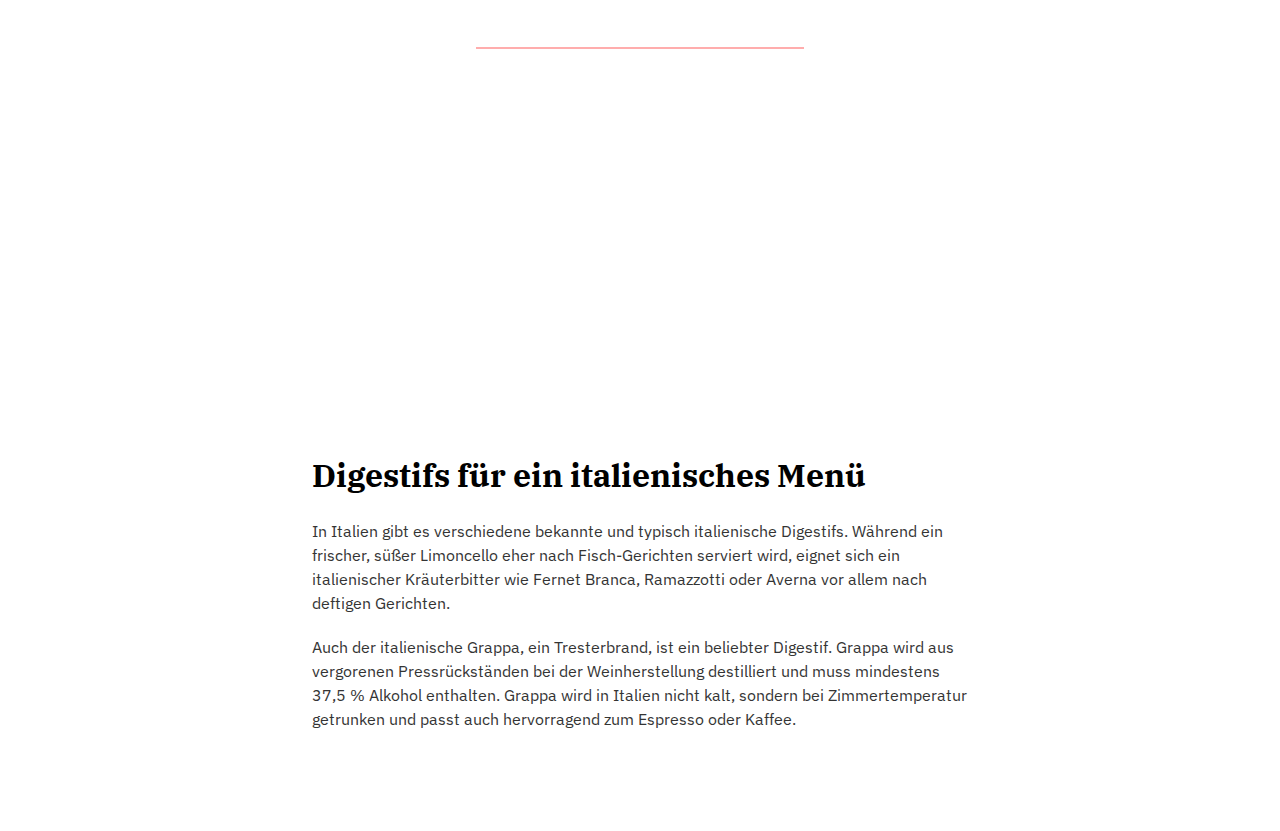
==== commit e5ff96a3: "Initialize adding-comment-section" ====
--- a/index.html
+++ b/index.html
@@ -8,19 +8,17 @@
   <title>Übersicht</title>
 
   <link rel="stylesheet" href="/styles/reset.css">
-  <link rel="stylesheet" href="/styles/variables.css">
-  <link rel="stylesheet" href="/styles/base.css">
-  <link rel="stylesheet" href="/styles/components.css">
+  <link rel="stylesheet" href="/styles/style.css">
   <link rel="stylesheet" href="/styles/index.css">
 </head>
 
 <body>
 
-  <header class="navbar">
-    <nav>
+  <header>
+    <nav class="navbar">
       <ul>
         <li><a href="/recipes/spaghetti-aglio-olio-e-peperoncino.html">Rezepte</a></li>
-        <li><a class="is-active" href="/index.html">Menüs</a></li>
+        <li><a href="/index.html">Menüs</a></li>
         <li><a href="#">Community</a></li>
         <li><a href="#">Videos</a></li>
         <li><a href="#">Mein Kochbuch</a></li>
@@ -60,33 +58,29 @@
       </p>
 
       <p>
-        <a href="#antipasti">
-        <svg xmlns="http://www.w3.org/2000/svg" viewBox="0 -960 960 960" width="48">
-          <path d="M480-322 216-586l67-67 197 198 197-197 67 67-264 263Z" />
-        </svg>
-        </a>
-      </p>
-    </article>
-
-    <section class="hero">
+        <svg xmlns="http://www.w3.org/2000/svg" viewBox="0 -960 960 960" width="48"><path d="M480-322 216-586l67-67 197 198 197-197 67 67-264 263Z"/></svg>
+      </p>
+    </article>
+
+    <article class="hero">
       <figure>
         <img src="images/header.jpg" alt="Bild von Spaghetti">
         <figcaption>(Foto: CK_Print-Magazin / Thomas Neckermann)</figcaption>
       </figure>
 
-      <div class="hero-content">
-        <h2>Ideen für ein italienisches Menü</h2>
-        <p>
-          Wenn ihr etwas Hilfe beim Zusammenstellen eines typisch italienischen
-          Menüs braucht, könnt ihr euch von unseren Vorschlägen für die
-          unterschiedlichen Gänge inspirieren lassen.
-          <a href="#">Zum Rezept: Spaghetti aglio, olio e peperoncino</a>
-        </p>
-      </div>
-
-    </section>
-
-    <section id="antipasti">
+      <h2>Ideen für ein italienisches Menü</h2>
+
+      <p>
+        Wenn ihr etwas Hilfe beim Zusammenstellen eines typisch italienischen
+        Menüs braucht, könnt ihr euch von unseren Vorschlägen für die
+        unterschiedlichen Gänge inspirieren lassen.
+      </p>
+
+      <a href="#">Zum Rezept: Spaghetti aglio, olio e peperoncino</a>
+
+    </article>
+
+    <article>
       <h2>Vorspeise</h2>
       <h3>Antipasti</h3>
 
@@ -110,9 +104,9 @@
       </figure>
 
       <hr>
-    </section>
-
-    <section>
+    </article>
+
+    <article>
       <h2>1. Hauptgang</h2>
       <h3>Pasta</h3>
 
@@ -141,9 +135,9 @@
         <img src="images/tagliatelle-mit-zitronen-basilikum-sauce.jpg" alt="Bild von Tagliatelle">
         <figcaption>Tagliatelle mit Zitronen-Basilikum-Sauce (Foto: Fabio Haebel)</figcaption>
       </figure>
-    </section>
-
-    <section>
+    </article>
+
+    <article>
       <h2>2. Hauptgang</h2>
       <h3>Fleisch- und Fischgerichte</h3>
 
@@ -158,9 +152,11 @@
       </p>
 
       <hr>
-    </section>
-
-    <section>
+    </article>
+
+    <hr>
+
+    <article>
       <h2>Dessert</h2>
       <h3>Tiramisù, Panna cotta und Co.</h3>
 
@@ -176,9 +172,11 @@
       </p>
 
       <hr>
-    </section>
-
-    <section>
+    </article>
+
+    <hr>
+
+    <article>
       <h3>Digestifs für ein italienisches Menü</h3>
 
       <p>
@@ -197,7 +195,7 @@
         Zimmertemperatur getrunken und passt auch hervorragend zum Espresso
         oder Kaffee.
       </p>
-    </section>
+    </article>
   </main>
 </body>
 
--- a/styles/style.css
+++ b/styles/style.css
@@ -0,0 +1,141 @@
+@import url("https://fonts.googleapis.com/css2?family=IBM+Plex+Sans:wght@400;700&display=swap");
+@import url("https://fonts.googleapis.com/css2?family=IBM+Plex+Serif:wght@400;500;700&display=swap");
+
+:root {
+    /* Colors */
+    --primary: #000;
+    --primary-lighter: #343434;
+    --secondary: #fff;
+    --accent: #ff8080;
+    --accent-lighter: #ffadad;
+    --accent-lightest: #fdd0d0;
+
+    /* Font Family */
+    --font-family-sans: "IBM Plex Sans", sans-serif;
+    --font-family-serif: "IBM Plex Serif", serif;
+
+    /* Spacing */
+    --spacing-padding: 110px;
+    --spacing-margin-large: 100px;
+    --spacing-margin-medium: 20px;
+
+    /* Font Sizes */
+    --font-size-base: 16px;
+    --font-size-heading1: 3rem;
+    --font-size-heading2: 1.5rem;
+    --font-size-paragraph: 1rem;
+
+    /* Font Weights */
+    --font-weight-normal: 400;
+    --font-weight-bold: 700;
+
+    /* Header */
+    --header-margin-top: var(--spacing-margin-large);
+    --header-margin-bottom: var(--spacing-margin-medium);
+
+    /* Figure */
+    --figure-margin-top: var(--spacing-margin-large);
+
+    /* Article */
+    --article-margin-bottom: var(--spacing-margin-large);
+}
+
+html,
+body {
+    padding: 0 var(--spacing-padding);
+    font-family: var(--font-family-sans);
+    font-size: var(--font-size-base);
+}
+
+nav a {
+    color: var(--primary);
+}
+
+header {
+    margin: var(--header-margin-top) 0 var(--header-margin-bottom);
+}
+
+h1 {
+    max-width: 60%;
+    color: var(--accent);
+    font-family: var(--font-family-serif);
+    font-size: var(--font-size-heading1);
+    font-weight: var(--font-weight-bold);
+}
+
+h2 {
+    font-size: var(--font-size-heading2);
+    font-weight: var(--font-weight-bold);
+}
+
+hr {
+    border: none;
+    border-top: 2px solid #d9d9d9;
+    margin: var(--spacing-margin-large) 0;
+}
+
+p {
+    margin: var(--spacing-margin-medium) 0 0;
+    color: var(--primary-lighter);
+    font-size: var(--font-size-paragraph);
+    font-weight: var(--font-weight-normal);
+    line-height: 1.5;
+}
+
+figure {
+    margin: var(--figure-margin-top) 0 0;
+}
+
+img {
+    width: 795px;
+}
+
+figcaption {
+    margin: var(--spacing-margin-medium) 0 0;
+}
+
+article {
+    margin: 0 0 var(--article-margin-bottom);
+}
+
+article a {
+    display: inline-block;
+    margin: var(--spacing-margin-medium) 0 0;
+    color: var(--primary);
+    text-decoration: none;
+}
+
+ol {
+    padding: 0 0 0 var(--spacing-margin-medium);
+}
+
+.navbar {
+    position: fixed;
+    z-index: 1;
+    top: 0;
+    left: 0;
+    width: 100%;
+    padding: var(--spacing-margin-medium) var(--spacing-padding);
+    background: var(--secondary);
+}
+
+.navbar ul {
+    display: flex;
+    width: 100%;
+    justify-content: space-between;
+    padding: 0;
+    list-style: none;
+}
+
+.navbar li a {
+    text-decoration: none;
+}
+
+li:not(:last-child) {
+    margin-right: var(--spacing-margin-large);
+}
+
+.navbar li:last-child {
+    margin-right: 0;
+    margin-left: auto;
+}
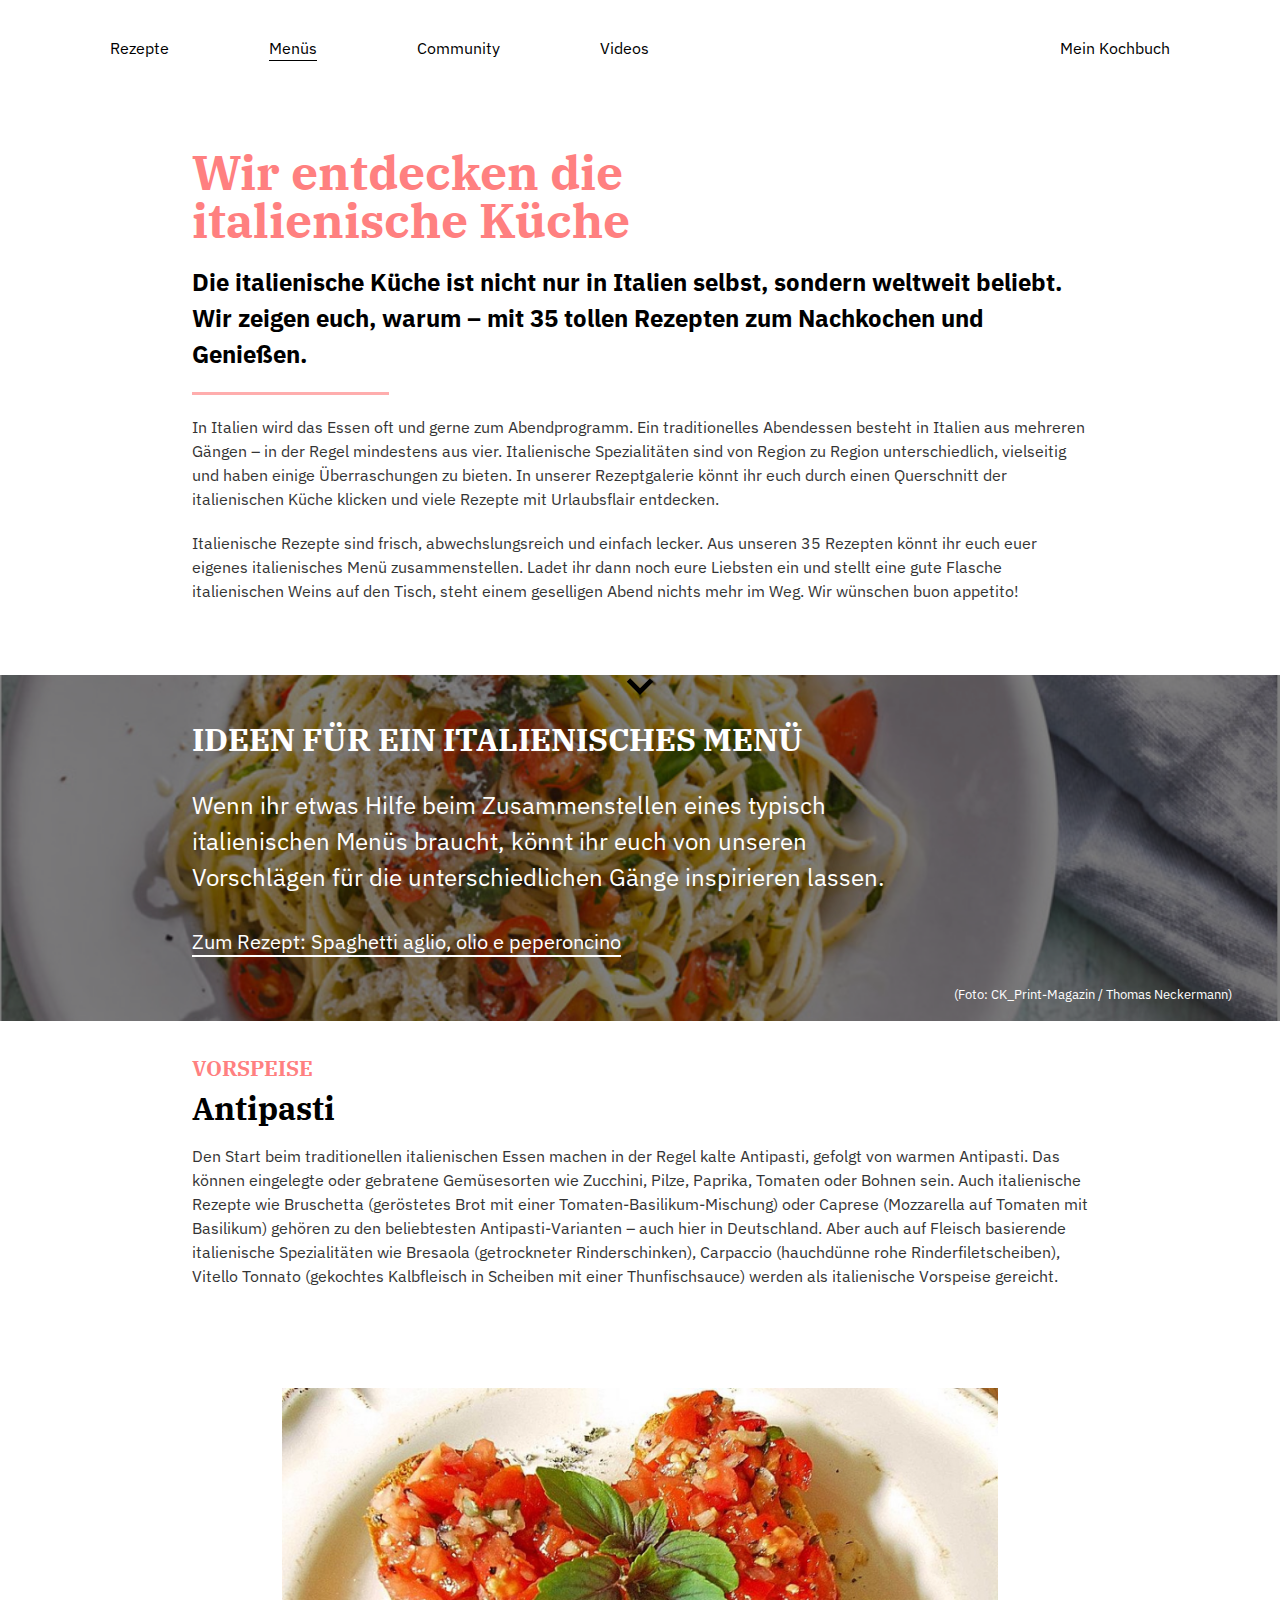
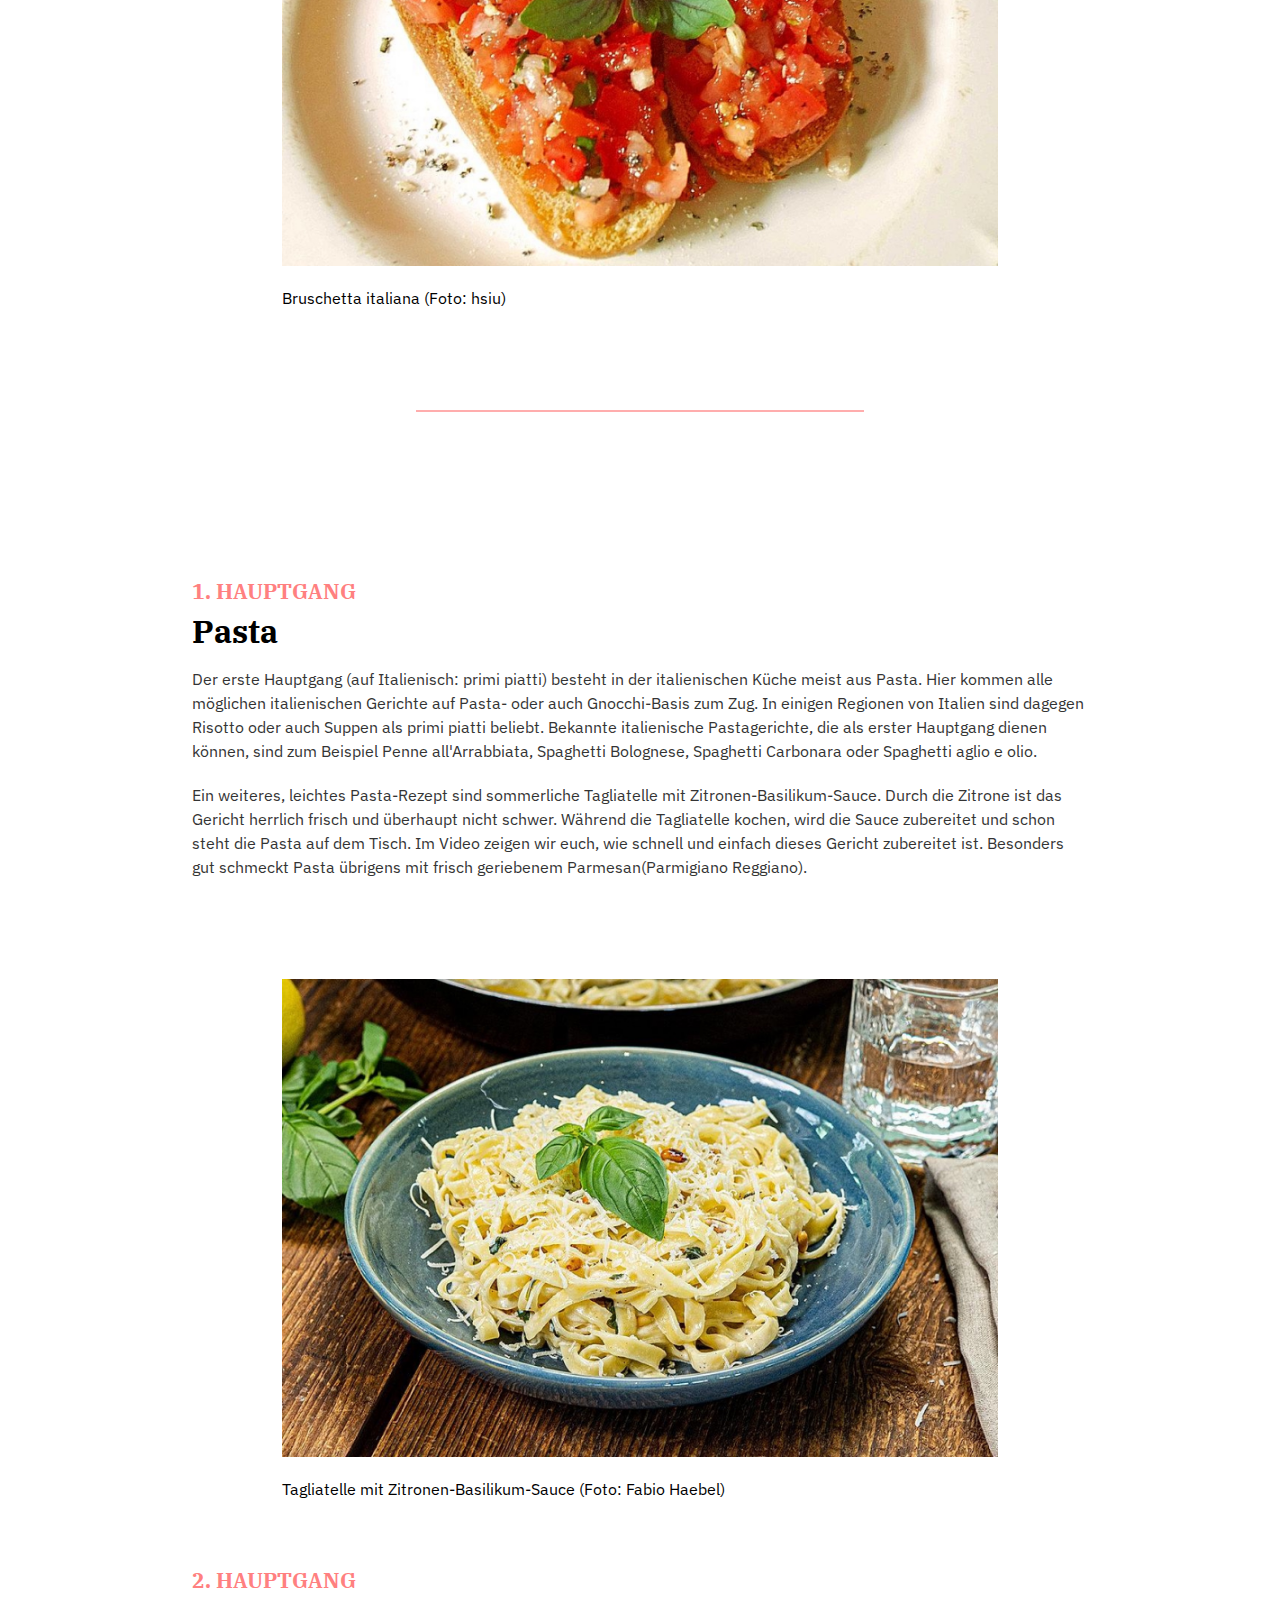
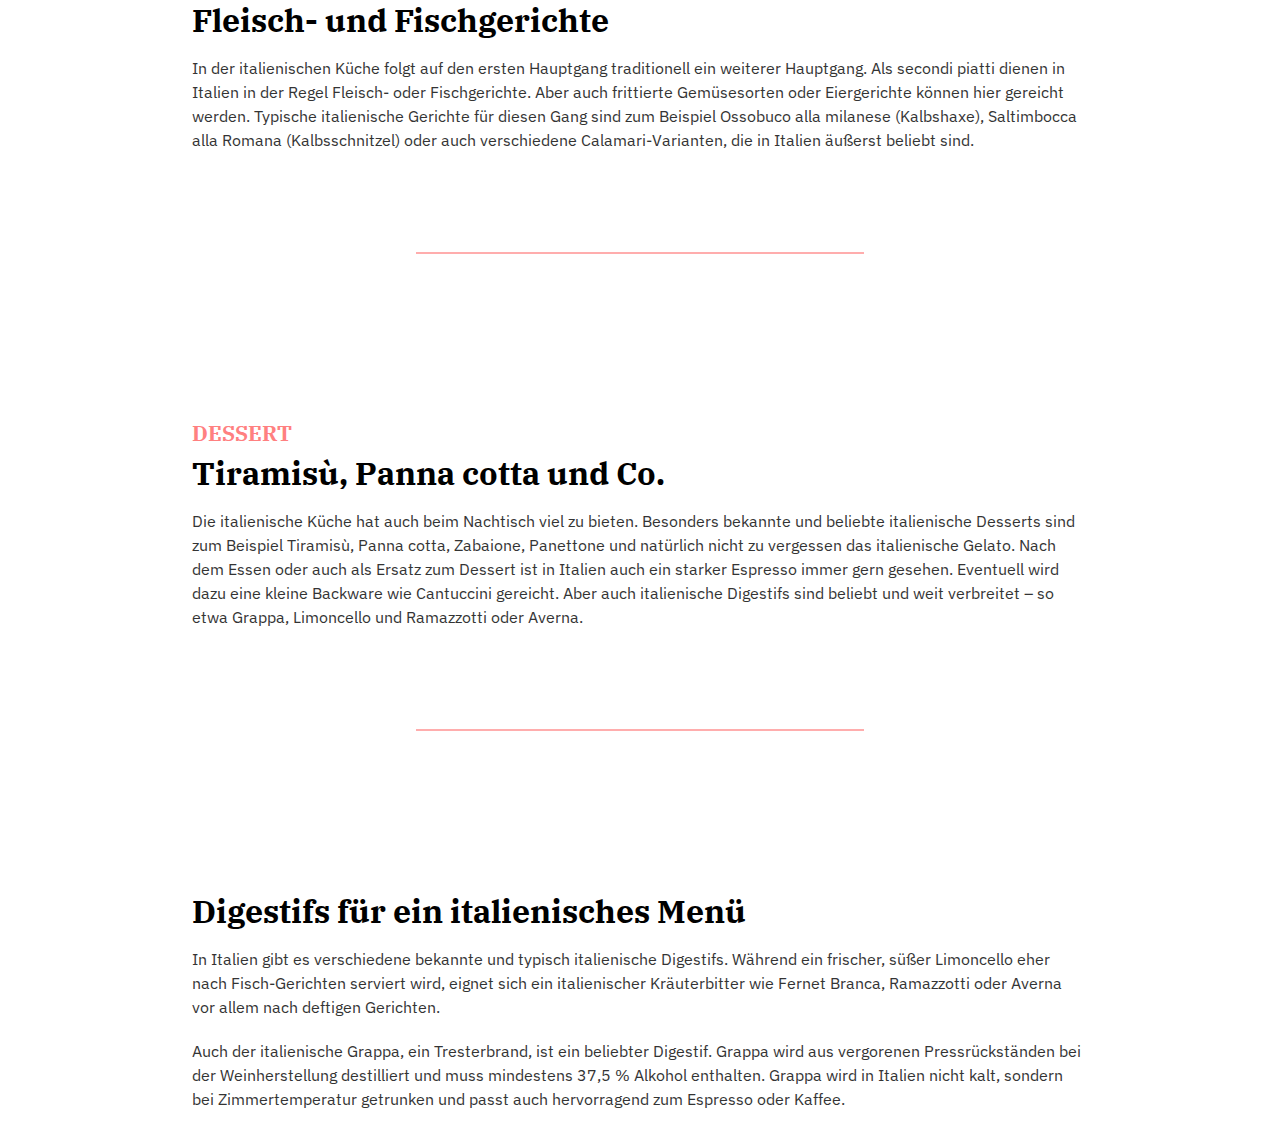
==== commit 6e02b8dd: "Quality-Request_Validation" ====
--- a/index.html
+++ b/index.html
@@ -1,202 +1,215 @@
 <!DOCTYPE html>
 <html lang="de">
-
-<head>
-  <meta charset="UTF-8">
-  <meta http-equiv="X-UA-Compatible" content="IE=edge">
-  <meta name="viewport" content="width=device-width, initial-scale=1.0">
-  <title>Übersicht</title>
-
-  <link rel="stylesheet" href="/styles/reset.css">
-  <link rel="stylesheet" href="/styles/style.css">
-  <link rel="stylesheet" href="/styles/index.css">
-</head>
-
-<body>
-
-  <header>
-    <nav class="navbar">
-      <ul>
-        <li><a href="/recipes/spaghetti-aglio-olio-e-peperoncino.html">Rezepte</a></li>
-        <li><a href="/index.html">Menüs</a></li>
-        <li><a href="#">Community</a></li>
-        <li><a href="#">Videos</a></li>
-        <li><a href="#">Mein Kochbuch</a></li>
-      </ul>
-    </nav>
-  </header>
-
-  <main>
-    <article class="catcher">
-      <h1>Wir entdecken die italienische Küche</h1>
-
-      <h2 class="subheader">
-        Die italienische Küche ist nicht nur in Italien selbst, sondern
-        weltweit beliebt. Wir zeigen euch, warum – mit 35 tollen Rezepten zum
-        Nachkochen und Genießen.
-      </h2>
-
-      <hr>
-
-      <p>
-        In Italien wird das Essen oft und gerne zum Abendprogramm. Ein
-        traditionelles Abendessen besteht in Italien aus mehreren Gängen – in
-        der Regel mindestens aus vier. Italienische Spezialitäten sind von
-        Region zu Region unterschiedlich, vielseitig und haben einige
-        Überraschungen zu bieten. In unserer Rezeptgalerie könnt ihr euch
-        durch einen Querschnitt der italienischen Küche klicken und viele
-        Rezepte mit Urlaubsflair entdecken.
-      </p>
-
-      <p>
-        Italienische Rezepte sind frisch, abwechslungsreich und einfach
-        lecker. Aus unseren 35 Rezepten könnt ihr euch euer eigenes
-        italienisches Menü zusammenstellen. Ladet ihr dann noch eure Liebsten
-        ein und stellt eine gute Flasche italienischen Weins auf den Tisch,
-        steht einem geselligen Abend nichts mehr im Weg. Wir wünschen buon
-        appetito!
-      </p>
-
-      <p>
-        <svg xmlns="http://www.w3.org/2000/svg" viewBox="0 -960 960 960" width="48"><path d="M480-322 216-586l67-67 197 198 197-197 67 67-264 263Z"/></svg>
-      </p>
-    </article>
-
-    <article class="hero">
-      <figure>
-        <img src="images/header.jpg" alt="Bild von Spaghetti">
-        <figcaption>(Foto: CK_Print-Magazin / Thomas Neckermann)</figcaption>
-      </figure>
-
-      <h2>Ideen für ein italienisches Menü</h2>
-
-      <p>
-        Wenn ihr etwas Hilfe beim Zusammenstellen eines typisch italienischen
-        Menüs braucht, könnt ihr euch von unseren Vorschlägen für die
-        unterschiedlichen Gänge inspirieren lassen.
-      </p>
-
-      <a href="#">Zum Rezept: Spaghetti aglio, olio e peperoncino</a>
-
-    </article>
-
-    <article>
-      <h2>Vorspeise</h2>
-      <h3>Antipasti</h3>
-
-      <p>
-        Den Start beim traditionellen italienischen Essen machen in der Regel
-        kalte Antipasti, gefolgt von warmen Antipasti. Das können eingelegte
-        oder gebratene Gemüsesorten wie Zucchini, Pilze, Paprika, Tomaten oder
-        Bohnen sein. Auch italienische Rezepte wie Bruschetta (geröstetes Brot
-        mit einer Tomaten-Basilikum-Mischung) oder Caprese (Mozzarella auf
-        Tomaten mit Basilikum) gehören zu den beliebtesten Antipasti-Varianten
-        – auch hier in Deutschland. Aber auch auf Fleisch basierende
-        italienische Spezialitäten wie Bresaola (getrockneter Rinderschinken),
-        Carpaccio (hauchdünne rohe Rinderfiletscheiben), Vitello Tonnato
-        (gekochtes Kalbfleisch in Scheiben mit einer Thunfischsauce) werden
-        als italienische Vorspeise gereicht.
-      </p>
-
-      <figure>
-        <img src="/images/bruschetta-italiana.jpg" alt="Bild von Bruschetta Italiana">
-        <figcaption>Bruschetta italiana (Foto: hsiu)</figcaption>
-      </figure>
-
-      <hr>
-    </article>
-
-    <article>
-      <h2>1. Hauptgang</h2>
-      <h3>Pasta</h3>
-
-      <p>
-        Der erste Hauptgang (auf Italienisch: primi piatti) besteht in der
-        italienischen Küche meist aus Pasta. Hier kommen alle möglichen
-        italienischen Gerichte auf Pasta- oder auch Gnocchi-Basis zum Zug. In
-        einigen Regionen von Italien sind dagegen Risotto oder auch Suppen als
-        primi piatti beliebt. Bekannte italienische Pastagerichte, die als
-        erster Hauptgang dienen können, sind zum Beispiel Penne
-        all'Arrabbiata, Spaghetti Bolognese, Spaghetti Carbonara oder
-        Spaghetti aglio e olio.
-      </p>
-
-      <p>
-        Ein weiteres, leichtes Pasta-Rezept sind sommerliche Tagliatelle mit
-        Zitronen-Basilikum-Sauce. Durch die Zitrone ist das Gericht herrlich
-        frisch und überhaupt nicht schwer. Während die Tagliatelle kochen,
-        wird die Sauce zubereitet und schon steht die Pasta auf dem Tisch. Im
-        Video zeigen wir euch, wie schnell und einfach dieses Gericht
-        zubereitet ist. Besonders gut schmeckt Pasta übrigens mit frisch
-        geriebenem Parmesan(Parmigiano Reggiano).
-      </p>
-
-      <figure>
-        <img src="images/tagliatelle-mit-zitronen-basilikum-sauce.jpg" alt="Bild von Tagliatelle">
-        <figcaption>Tagliatelle mit Zitronen-Basilikum-Sauce (Foto: Fabio Haebel)</figcaption>
-      </figure>
-    </article>
-
-    <article>
-      <h2>2. Hauptgang</h2>
-      <h3>Fleisch- und Fischgerichte</h3>
-
-      <p>
-        In der italienischen Küche folgt auf den ersten Hauptgang traditionell
-        ein weiterer Hauptgang. Als secondi piatti dienen in Italien in der
-        Regel Fleisch- oder Fischgerichte. Aber auch frittierte Gemüsesorten
-        oder Eiergerichte können hier gereicht werden. Typische italienische
-        Gerichte für diesen Gang sind zum Beispiel Ossobuco alla milanese
-        (Kalbshaxe), Saltimbocca alla Romana (Kalbsschnitzel) oder auch
-        verschiedene Calamari-Varianten, die in Italien äußerst beliebt sind.
-      </p>
-
-      <hr>
-    </article>
-
-    <hr>
-
-    <article>
-      <h2>Dessert</h2>
-      <h3>Tiramisù, Panna cotta und Co.</h3>
-
-      <p>
-        Die italienische Küche hat auch beim Nachtisch viel zu bieten.
-        Besonders bekannte und beliebte italienische Desserts sind zum
-        Beispiel Tiramisù, Panna cotta, Zabaione, Panettone und natürlich
-        nicht zu vergessen das italienische Gelato. Nach dem Essen oder auch
-        als Ersatz zum Dessert ist in Italien auch ein starker Espresso immer
-        gern gesehen. Eventuell wird dazu eine kleine Backware wie Cantuccini
-        gereicht. Aber auch italienische Digestifs sind beliebt und weit
-        verbreitet – so etwa Grappa, Limoncello und Ramazzotti oder Averna.
-      </p>
-
-      <hr>
-    </article>
-
-    <hr>
-
-    <article>
-      <h3>Digestifs für ein italienisches Menü</h3>
-
-      <p>
-        In Italien gibt es verschiedene bekannte und typisch italienische
-        Digestifs. Während ein frischer, süßer Limoncello eher nach
-        Fisch-Gerichten serviert wird, eignet sich ein italienischer
-        Kräuterbitter wie Fernet Branca, Ramazzotti oder Averna vor allem nach
-        deftigen Gerichten.
-      </p>
-
-      <p>
-        Auch der italienische Grappa, ein Tresterbrand, ist ein beliebter
-        Digestif. Grappa wird aus vergorenen Pressrückständen bei der
-        Weinherstellung destilliert und muss mindestens 37,5 % Alkohol
-        enthalten. Grappa wird in Italien nicht kalt, sondern bei
-        Zimmertemperatur getrunken und passt auch hervorragend zum Espresso
-        oder Kaffee.
-      </p>
-    </article>
-  </main>
-</body>
-
-</html>+  <head>
+    <meta charset="UTF-8" />
+    <meta http-equiv="X-UA-Compatible" content="IE=edge" />
+    <meta name="viewport" content="width=device-width, initial-scale=1.0" />
+    <title>Übersicht</title>
+
+    <link rel="stylesheet" href="/styles/reset.css" />
+    <link rel="stylesheet" href="/styles/variables.css" />
+    <link rel="stylesheet" href="/styles/base.css" />
+    <link rel="stylesheet" href="/styles/components.css" />
+  </head>
+
+  <body>
+    <header class="navbar">
+      <nav>
+        <ul>
+          <li>
+            <a href="/recipes/spaghetti-aglio-olio-e-peperoncino.html"
+              >Rezepte</a
+            >
+          </li>
+          <li><a class="is-active" href="/index.html">Menüs</a></li>
+          <li><a href="#">Community</a></li>
+          <li><a href="#">Videos</a></li>
+          <li><a href="#">Mein Kochbuch</a></li>
+        </ul>
+      </nav>
+    </header>
+
+    <main>
+      <article class="catcher">
+        <h1>Wir entdecken die italienische Küche</h1>
+
+        <h2 class="subheader">
+          Die italienische Küche ist nicht nur in Italien selbst, sondern
+          weltweit beliebt. Wir zeigen euch, warum – mit 35 tollen Rezepten zum
+          Nachkochen und Genießen.
+        </h2>
+
+        <hr />
+
+        <p>
+          In Italien wird das Essen oft und gerne zum Abendprogramm. Ein
+          traditionelles Abendessen besteht in Italien aus mehreren Gängen – in
+          der Regel mindestens aus vier. Italienische Spezialitäten sind von
+          Region zu Region unterschiedlich, vielseitig und haben einige
+          Überraschungen zu bieten. In unserer Rezeptgalerie könnt ihr euch
+          durch einen Querschnitt der italienischen Küche klicken und viele
+          Rezepte mit Urlaubsflair entdecken.
+        </p>
+
+        <p>
+          Italienische Rezepte sind frisch, abwechslungsreich und einfach
+          lecker. Aus unseren 35 Rezepten könnt ihr euch euer eigenes
+          italienisches Menü zusammenstellen. Ladet ihr dann noch eure Liebsten
+          ein und stellt eine gute Flasche italienischen Weins auf den Tisch,
+          steht einem geselligen Abend nichts mehr im Weg. Wir wünschen buon
+          appetito!
+        </p>
+
+        <p>
+          <a href="#antipasti">
+            <svg
+              xmlns="http://www.w3.org/2000/svg"
+              viewBox="0 -960 960 960"
+              width="48"
+            >
+              <path d="M480-322 216-586l67-67 197 198 197-197 67 67-264 263Z" />
+            </svg>
+          </a>
+        </p>
+      </article>
+
+      <section class="hero">
+        <figure>
+          <img src="images/header.jpg" alt="Bild von Spaghetti" />
+          <figcaption>(Foto: CK_Print-Magazin / Thomas Neckermann)</figcaption>
+        </figure>
+
+        <div class="hero-content">
+          <h2>Ideen für ein italienisches Menü</h2>
+          <p>
+            Wenn ihr etwas Hilfe beim Zusammenstellen eines typisch
+            italienischen Menüs braucht, könnt ihr euch von unseren Vorschlägen
+            für die unterschiedlichen Gänge inspirieren lassen.
+            <a href="#">Zum Rezept: Spaghetti aglio, olio e peperoncino</a>
+          </p>
+        </div>
+      </section>
+
+      <section id="antipasti">
+        <h2>Vorspeise</h2>
+        <h3>Antipasti</h3>
+
+        <p>
+          Den Start beim traditionellen italienischen Essen machen in der Regel
+          kalte Antipasti, gefolgt von warmen Antipasti. Das können eingelegte
+          oder gebratene Gemüsesorten wie Zucchini, Pilze, Paprika, Tomaten oder
+          Bohnen sein. Auch italienische Rezepte wie Bruschetta (geröstetes Brot
+          mit einer Tomaten-Basilikum-Mischung) oder Caprese (Mozzarella auf
+          Tomaten mit Basilikum) gehören zu den beliebtesten Antipasti-Varianten
+          – auch hier in Deutschland. Aber auch auf Fleisch basierende
+          italienische Spezialitäten wie Bresaola (getrockneter Rinderschinken),
+          Carpaccio (hauchdünne rohe Rinderfiletscheiben), Vitello Tonnato
+          (gekochtes Kalbfleisch in Scheiben mit einer Thunfischsauce) werden
+          als italienische Vorspeise gereicht.
+        </p>
+
+        <figure>
+          <img
+            src="/images/bruschetta-italiana.jpg"
+            alt="Bild von Bruschetta Italiana"
+          />
+          <figcaption>Bruschetta italiana (Foto: hsiu)</figcaption>
+        </figure>
+
+        <hr />
+      </section>
+
+      <section>
+        <h2>1. Hauptgang</h2>
+        <h3>Pasta</h3>
+
+        <p>
+          Der erste Hauptgang (auf Italienisch: primi piatti) besteht in der
+          italienischen Küche meist aus Pasta. Hier kommen alle möglichen
+          italienischen Gerichte auf Pasta- oder auch Gnocchi-Basis zum Zug. In
+          einigen Regionen von Italien sind dagegen Risotto oder auch Suppen als
+          primi piatti beliebt. Bekannte italienische Pastagerichte, die als
+          erster Hauptgang dienen können, sind zum Beispiel Penne
+          all'Arrabbiata, Spaghetti Bolognese, Spaghetti Carbonara oder
+          Spaghetti aglio e olio.
+        </p>
+
+        <p>
+          Ein weiteres, leichtes Pasta-Rezept sind sommerliche Tagliatelle mit
+          Zitronen-Basilikum-Sauce. Durch die Zitrone ist das Gericht herrlich
+          frisch und überhaupt nicht schwer. Während die Tagliatelle kochen,
+          wird die Sauce zubereitet und schon steht die Pasta auf dem Tisch. Im
+          Video zeigen wir euch, wie schnell und einfach dieses Gericht
+          zubereitet ist. Besonders gut schmeckt Pasta übrigens mit frisch
+          geriebenem Parmesan(Parmigiano Reggiano).
+        </p>
+
+        <figure>
+          <img
+            src="images/tagliatelle-mit-zitronen-basilikum-sauce.jpg"
+            alt="Bild von Tagliatelle"
+          />
+          <figcaption>
+            Tagliatelle mit Zitronen-Basilikum-Sauce (Foto: Fabio Haebel)
+          </figcaption>
+        </figure>
+      </section>
+
+      <section>
+        <h2>2. Hauptgang</h2>
+        <h3>Fleisch- und Fischgerichte</h3>
+
+        <p>
+          In der italienischen Küche folgt auf den ersten Hauptgang traditionell
+          ein weiterer Hauptgang. Als secondi piatti dienen in Italien in der
+          Regel Fleisch- oder Fischgerichte. Aber auch frittierte Gemüsesorten
+          oder Eiergerichte können hier gereicht werden. Typische italienische
+          Gerichte für diesen Gang sind zum Beispiel Ossobuco alla milanese
+          (Kalbshaxe), Saltimbocca alla Romana (Kalbsschnitzel) oder auch
+          verschiedene Calamari-Varianten, die in Italien äußerst beliebt sind.
+        </p>
+
+        <hr />
+      </section>
+
+      <section>
+        <h2>Dessert</h2>
+        <h3>Tiramisù, Panna cotta und Co.</h3>
+
+        <p>
+          Die italienische Küche hat auch beim Nachtisch viel zu bieten.
+          Besonders bekannte und beliebte italienische Desserts sind zum
+          Beispiel Tiramisù, Panna cotta, Zabaione, Panettone und natürlich
+          nicht zu vergessen das italienische Gelato. Nach dem Essen oder auch
+          als Ersatz zum Dessert ist in Italien auch ein starker Espresso immer
+          gern gesehen. Eventuell wird dazu eine kleine Backware wie Cantuccini
+          gereicht. Aber auch italienische Digestifs sind beliebt und weit
+          verbreitet – so etwa Grappa, Limoncello und Ramazzotti oder Averna.
+        </p>
+
+        <hr />
+      </section>
+
+      <section>
+        <h3>Digestifs für ein italienisches Menü</h3>
+
+        <p>
+          In Italien gibt es verschiedene bekannte und typisch italienische
+          Digestifs. Während ein frischer, süßer Limoncello eher nach
+          Fisch-Gerichten serviert wird, eignet sich ein italienischer
+          Kräuterbitter wie Fernet Branca, Ramazzotti oder Averna vor allem nach
+          deftigen Gerichten.
+        </p>
+
+        <p>
+          Auch der italienische Grappa, ein Tresterbrand, ist ein beliebter
+          Digestif. Grappa wird aus vergorenen Pressrückständen bei der
+          Weinherstellung destilliert und muss mindestens 37,5 % Alkohol
+          enthalten. Grappa wird in Italien nicht kalt, sondern bei
+          Zimmertemperatur getrunken und passt auch hervorragend zum Espresso
+          oder Kaffee.
+        </p>
+      </section>
+    </main>
+  </body>
+</html>
--- a/styles/variables.css
+++ b/styles/variables.css
@@ -0,0 +1,55 @@
+@import url("https://fonts.googleapis.com/css2?family=IBM+Plex+Sans:wght@400;700&display=swap");
+@import url("https://fonts.googleapis.com/css2?family=IBM+Plex+Serif:wght@400;500;700&display=swap");
+
+:root {
+    --base-size: 1rem;
+
+    /* Sizes */
+    --xs: calc(0.5 * var(--base-size));
+    --s: calc(1 * var(--base-size));
+    --m: calc(1.5 * var(--base-size));
+    --l: calc(2 * var(--base-size));
+    --xl: calc(3 * var(--base-size));
+    --xxl: calc(4 * var(--base-size));
+    --xxxl: calc(5 * var(--base-size));
+    --max-width-content: calc(60 * var(--s));
+
+    /* Colors */
+    --primary: #000;
+    --primary-lighter: #343434;
+    --secondary: #fff;
+    --accent: #ff8080;
+    --accent-lighter: #ffadad;
+    --accent-lightest: #fdd0d0;
+    --light: hsl(0deg 0% 80% / 100%);
+    --lighter: hsl(0deg 0% 90% / 100%);
+    --lightest: hsl(0deg 0% 100% / 100%);    
+
+    /* Font Family */
+    --font-family-sans: "IBM Plex Sans", sans-serif;
+    --font-family-serif: "IBM Plex Serif", serif;
+
+    /* Spacing */
+    --spacing-padding: 110px;
+    --spacing-margin-large: 100px;
+    --spacing-margin-medium: 20px;
+
+    /* Font Sizes */
+    --font-size-base: var(--s);
+    --font-size-heading1: var(--xl);
+    --font-size-heading2: var(--m);
+    --font-size-paragraph: var(--s);
+
+    /* Font Weights */
+    --font-weight-normal: 400;
+    --font-weight-bold: 700;
+
+    /* Figure */
+    --figure-margin-top: var(--spacing-margin-large);
+
+    /* Article */
+    --article-margin-bottom: var(--spacing-margin-large);
+
+    /* Misc */
+    --lh-heading: 100%;
+}
--- a/styles/base.css
+++ b/styles/base.css
@@ -0,0 +1,115 @@
+
+html,
+body {
+    font-family: var(--font-family-sans);
+    font-size: var(--font-size-base);
+}
+
+nav a {
+    color: var(--primary);
+}
+
+
+h1 {
+    max-width: var(--max-width-content);
+    color: var(--accent);
+    font-family: var(--font-family-serif);
+    font-size: var(--font-size-heading1);
+    font-weight: var(--font-weight-bold);
+    line-height: var(--lh-heading);
+    text-wrap: balance;
+}
+
+h2 {
+    margin-bottom: var(--l);
+    font-size: var(--font-size-heading2);
+    font-weight: var(--font-weight-bold);
+    line-height: var(--lh-normal);
+}
+
+h3{
+    line-height: var(--lh-heading);
+}
+
+h2 + h3{
+    margin-top: calc(var(--m) * -1);
+}
+
+hr {
+    border: none;
+    border-top: 2px solid #d9d9d9;
+    margin: var(--spacing-margin-large) 0;
+}
+
+p {
+    margin: var(--spacing-margin-medium) 0 0;
+    color: var(--primary-lighter);
+    font-size: var(--font-size-paragraph);
+    font-weight: var(--font-weight-normal);
+    line-height: 1.5;
+}
+
+figure {
+    margin: var(--figure-margin-top) 0 0;
+}
+
+img {
+    width: 100%;
+}
+
+figcaption {
+    margin: var(--spacing-margin-medium) 0 0;
+}
+
+ol {
+    padding: 0 0 0 var(--spacing-margin-medium);
+}
+
+main > article:not(.hero),
+main > div,
+main > section:not(.hero){
+    max-width: var(--max-width-content);
+    padding: var(--l);
+    margin: auto;
+}
+
+/* stylelint-disable-next-line no-descending-specificity */
+article {
+    margin: 0 0 var(--article-margin-bottom);
+}
+
+article a {
+    display: inline-block;
+    margin: var(--spacing-margin-medium) 0 0;
+    color: var(--primary);
+    text-decoration: none;
+}
+
+section h2,
+article:not([class]) h2
+ {
+    color: var(--accent);
+    font-family: var(--font-family-serif);
+    font-size: 1.3rem;
+    text-transform: uppercase;
+}
+
+article:not([class]) h3,
+section:not([class]) h3 {
+    font-family: var(--font-family-serif);
+    font-size: 2rem;
+    font-weight: var(--font-weight-bold);
+}
+
+article:not([class]) figure,
+section:not([class]) figure {
+    width: 80%;
+    margin-left: 10%;
+}
+
+article:not([class]) hr,
+section:not([class]) hr {
+    width: 50%;
+    border-top: 2px solid var(--accent-lighter);
+    margin-left: 25%;
+}--- a/styles/components.css
+++ b/styles/components.css
@@ -0,0 +1,412 @@
+/* Hero
+############################################################################ */
+
+.hero {
+    position: relative;
+    display: flex;
+    overflow: hidden;
+    width: 100vw;
+    flex-direction: column;
+    align-items: center;
+    justify-content: center;
+    color: var(--secondary);
+}
+
+.hero figure {
+    position: absolute;
+    margin: 0;
+    inset: 0;
+    pointer-events: none;
+}
+
+.hero figure img {
+    position: absolute;
+    z-index: -1;
+    top: 0;
+    right: 0;
+    bottom: 0;
+    width: 100%;
+    height: 100%;
+    filter: brightness(0.5);
+    object-fit: cover;
+    object-position: center center;
+
+}
+
+.hero figure figcaption {
+    position: absolute;
+    right: var(--xl);
+    bottom: var(--s);
+    font-size: smaller;
+}
+
+.hero h1 {
+    color: var(--lightest);
+}
+
+.hero h2 {
+    color: var(--lightest);
+    font-family: var(--font-family-serif);
+    font-size: var(--l);
+    font-weight: var(--font-weight-bold);
+    line-height: var(--lh-heading);
+}
+
+.hero p {
+    color: var(--secondary);
+    font-size: var(--m);
+}
+
+.hero a {
+    display: block;
+    margin-top: var(--l);
+    color: var(--secondary);
+    font-size: smaller;
+    text-decoration: underline;
+    text-underline-offset: 0.4rem;
+}
+
+.hero-content{
+    max-width: var(--max-width-content);
+    padding: var(--xl) var(--l) var(--xxl);
+    padding-right: calc(10vw * 1.5);
+}
+
+/* Subheader
+############################################################################ */
+
+.subheader {
+    font-size: 1.5rem;
+    font-weight: var(--font-weight-bold);
+}
+
+
+/* Catcher
+############################################################################ */
+
+.catcher {
+    max-width: var(--max-width-content);
+    padding: var(--l);
+}
+
+.catcher * {
+    margin: var(--spacing-margin-medium) 0 0;
+}
+
+.catcher h1{
+    max-width: 90%;
+}
+
+.catcher p:last-child {
+    display: flex;
+    width: 100%;
+    align-items: center;
+}
+
+.catcher p:last-child svg {
+    position: absolute;
+    left: 50%;
+    transform: translateX(-50%);
+}
+
+.catcher hr {
+    width: 22%;
+    border-top: 3px solid var(--accent-lighter);
+}
+
+
+/* Ingredients
+############################################################################ */
+
+.ingredients table {
+    width: 100%;
+    border: 1px solid var(--accent);
+    border-collapse: collapse;
+}
+
+.ingredients th,
+.ingredients td {
+    padding: 8px;
+    border-right: 1px solid var(--accent);
+    border-bottom: 1px solid var(--accent);
+    text-align: left;
+}
+
+.ingredients td {
+    padding-right: 6rem;
+}
+
+.ingredients td:last-child {
+    border-right: none;
+}
+
+/* Nutritional Values
+############################################################################ */
+
+.nutritional-values{
+    width: 100%;
+    text-align: center;
+}
+
+.nutritional-values dl {
+    margin: 20px 0 0;
+}
+
+.nutritional-values dt {
+    margin: 20px 0 0;
+    font-size: 1.2rem;
+}
+
+.nutritional-values dd {
+    color: var(--accent);
+    font-family: "IBM Plex Serif", serif;
+    font-size: 1.5rem;
+    font-weight: var(--font-weight-bold);
+}
+
+
+/* Navbar (Main Navigation)
+############################################################################ */
+
+.navbar {
+    position: sticky;
+    z-index: 1;
+    top: 0;
+    width: 100%;
+    padding: var(--spacing-margin-medium) var(--spacing-padding);
+    background: var(--secondary);
+}
+
+.navbar ul {
+    display: flex;
+    width: 100%;
+    justify-content: space-between;
+    padding: 0;
+    list-style: none;
+}
+
+.navbar ul li a {
+    text-decoration: none;
+}
+
+.navbar ul li:not(:last-child) {
+    margin-right: var(--spacing-margin-large);
+}
+
+.navbar ul li:last-child {
+    margin-right: 0;
+    margin-left: auto;
+}
+
+/* navbar link highlight */
+.navbar a.is-active {
+    text-decoration: underline;
+    text-underline-offset: 0.4rem;
+}
+
+/* Intern Nav (Page Navigation)
+############################################################################ */
+
+.intern-nav {
+    position: fixed;
+    z-index: 1;
+    right: 0;
+    margin-top: 0;
+    background-color: var(--accent-lightest);
+}
+
+.intern-nav ul {
+    padding: 1rem;
+    list-style: none;
+}
+
+/* stylelint-disable-next-line no-descending-specificity */
+.intern-nav ul li {
+    margin-right: 0;
+}
+
+.intern-nav ul li a {
+    text-decoration: none;
+}
+
+.intern-nav ul li a[data-state="active"] {
+    text-decoration: underline;
+    text-underline-offset: 0.2rem;}
+
+
+
+/* Quantiy Selector
+############################################################################ */
+
+.quantity-selector-head{
+    max-width: var(--max-width-content);
+    color: var(--darkest);
+    font-family: var(--font-family-sans-serif);
+}
+
+.quantity-selector-head .highlighted {
+    padding: 0.2rem 0.7rem;
+    border-radius: 1rem;
+    margin: 0 0.5rem;
+    background-color: var(--accent-lighter);
+    font-weight: var(--font-weight-bold);
+}
+
+
+/* Form
+############################################################################ */
+
+form {
+    display: flex;
+    width: fit-content;
+    flex-direction: column;
+}
+
+form input {
+    padding: var(--s) var(--m);
+    margin-bottom: var(--l);
+    
+}
+
+.form-container {
+    display: flex;
+    flex-direction: row;
+    gap: var(--m);
+}
+
+form button {
+    padding: var(--s) var(--xl);
+    border: none;
+    border-radius: 0;
+    background: #d9d9d9;
+    outline: none;
+}
+
+.form-container button:last-child{
+    background-color: var(--accent-lighter);
+}
+
+.form-container .input-container {
+    display: flex;
+    flex-direction: column;
+}
+
+textarea {
+    width: 100%;
+    height: 10rem;
+    padding: var(--s) var(--m);
+}
+
+label[for="data"] {
+    display: flex;
+    align-items: center;
+}
+
+form input[type="checkbox"] {
+    width: 2rem;
+    height: 2rem;
+    margin-top: 2rem;
+    margin-right: 2rem;
+}
+
+.invalid {
+    border: 2px solid red;
+}
+
+.invalid-label {
+    color: red;
+}
+
+
+/* Comments
+############################################################################ */
+
+.comments {
+    max-width: var(--max-width-content);
+    padding: var(--l);
+}
+
+.comments h3{
+    margin-top: var(--xl);
+    margin-bottom: var(--l);
+}
+
+/* stylelint-disable-next-line no-descending-specificity */
+.comment-user-info p {
+    margin: 0 0 0 1.5rem;
+}
+
+.comment p:last-child {
+    width: 100%;
+}
+
+/* stylelint-disable-next-line no-descending-specificity */
+.comment img {
+    width: 3rem;
+    height: 3rem;
+}
+
+.comment-user-info {
+    display: flex;
+    flex-direction: row;
+    align-items: center;
+    justify-content: space-between;
+}
+
+/* Steps
+############################################################################ */
+
+.steps{
+    padding: 0;
+    counter-reset: step-count;
+}
+
+/* stylelint-disable-next-line no-descending-specificity */
+.steps > li{
+    display: block;
+    padding-bottom: var(--xl);
+    counter-increment: step-count;
+}
+
+.steps > li.is-text-only{
+    display: flex;
+    justify-content: center;
+}
+
+.steps > li.is-text-only p{
+    max-width: calc(var(--max-content-width) * 0.5);
+}
+
+.steps > li figure{
+    display: flex;
+    width: auto;
+    align-items: center;
+    margin: 0;
+    gap: var(--m);
+}
+
+.steps > li figure > *{
+    flex-basis: 50%;
+    flex-grow: 1;
+}
+
+.steps .is-reversed{
+    flex-direction: row-reverse;
+}
+
+.steps .has-counter{
+    position: relative;
+    padding-top: 0;
+    margin-left: var(--xl);
+}
+
+.steps .has-counter::before {
+    position: absolute;
+    left: calc(var(--xl) * -1);
+    color: var(--accent);
+    content: counter(step-count);
+    font-size: var(--xl);
+    font-weight: bold;
+    line-height: var(--xl);
+}
+
